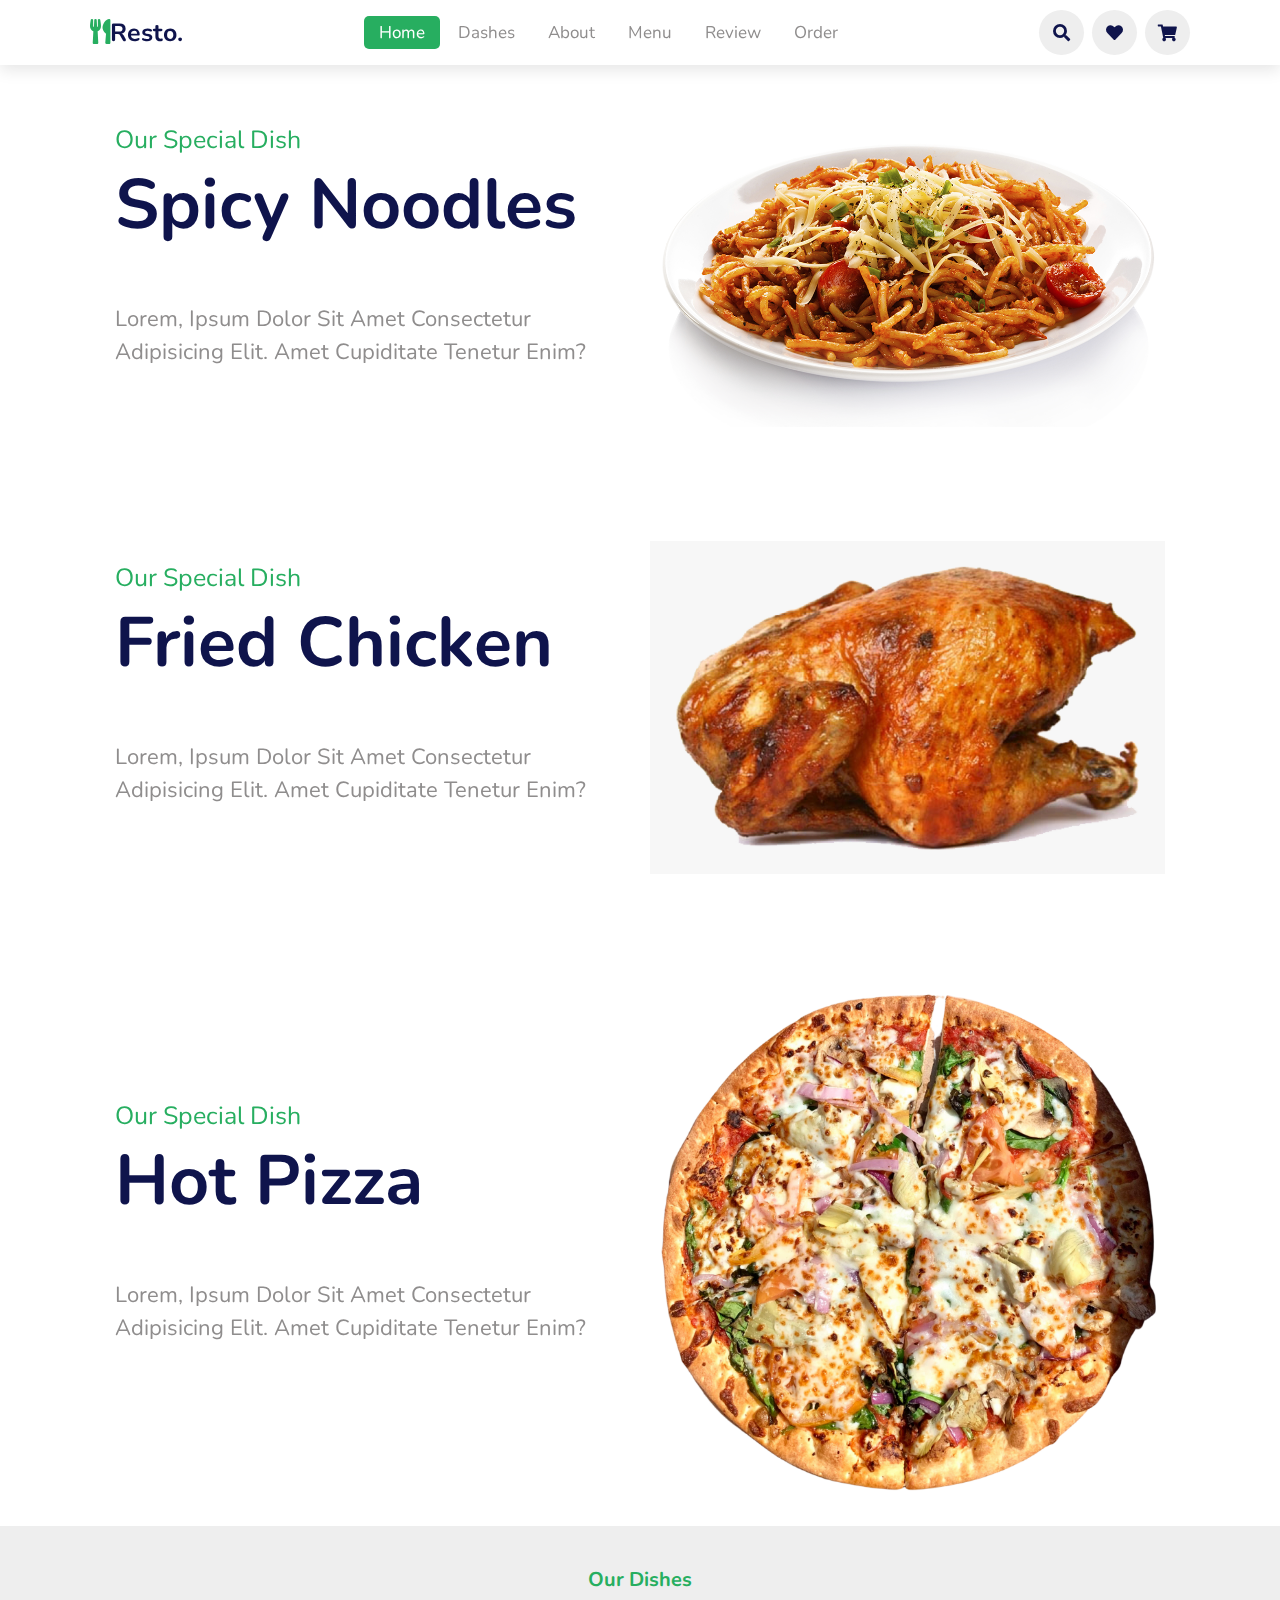
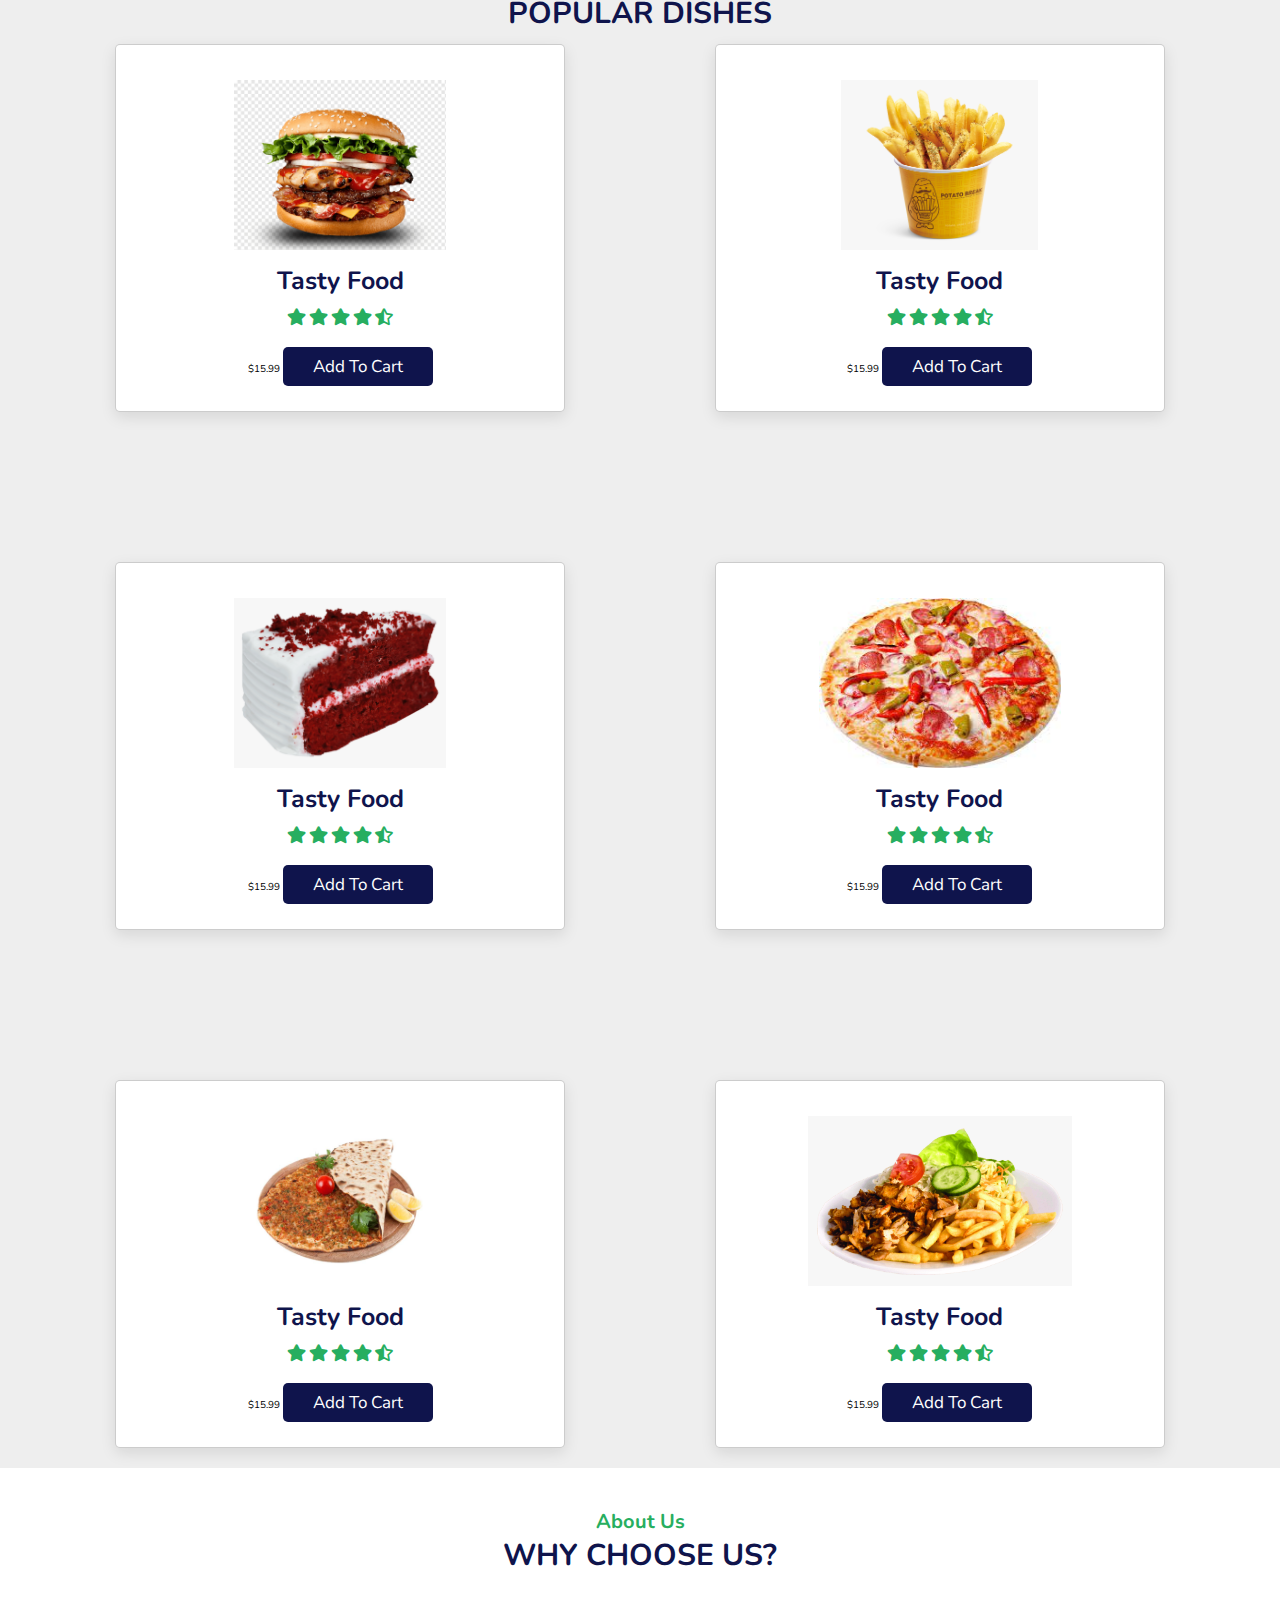
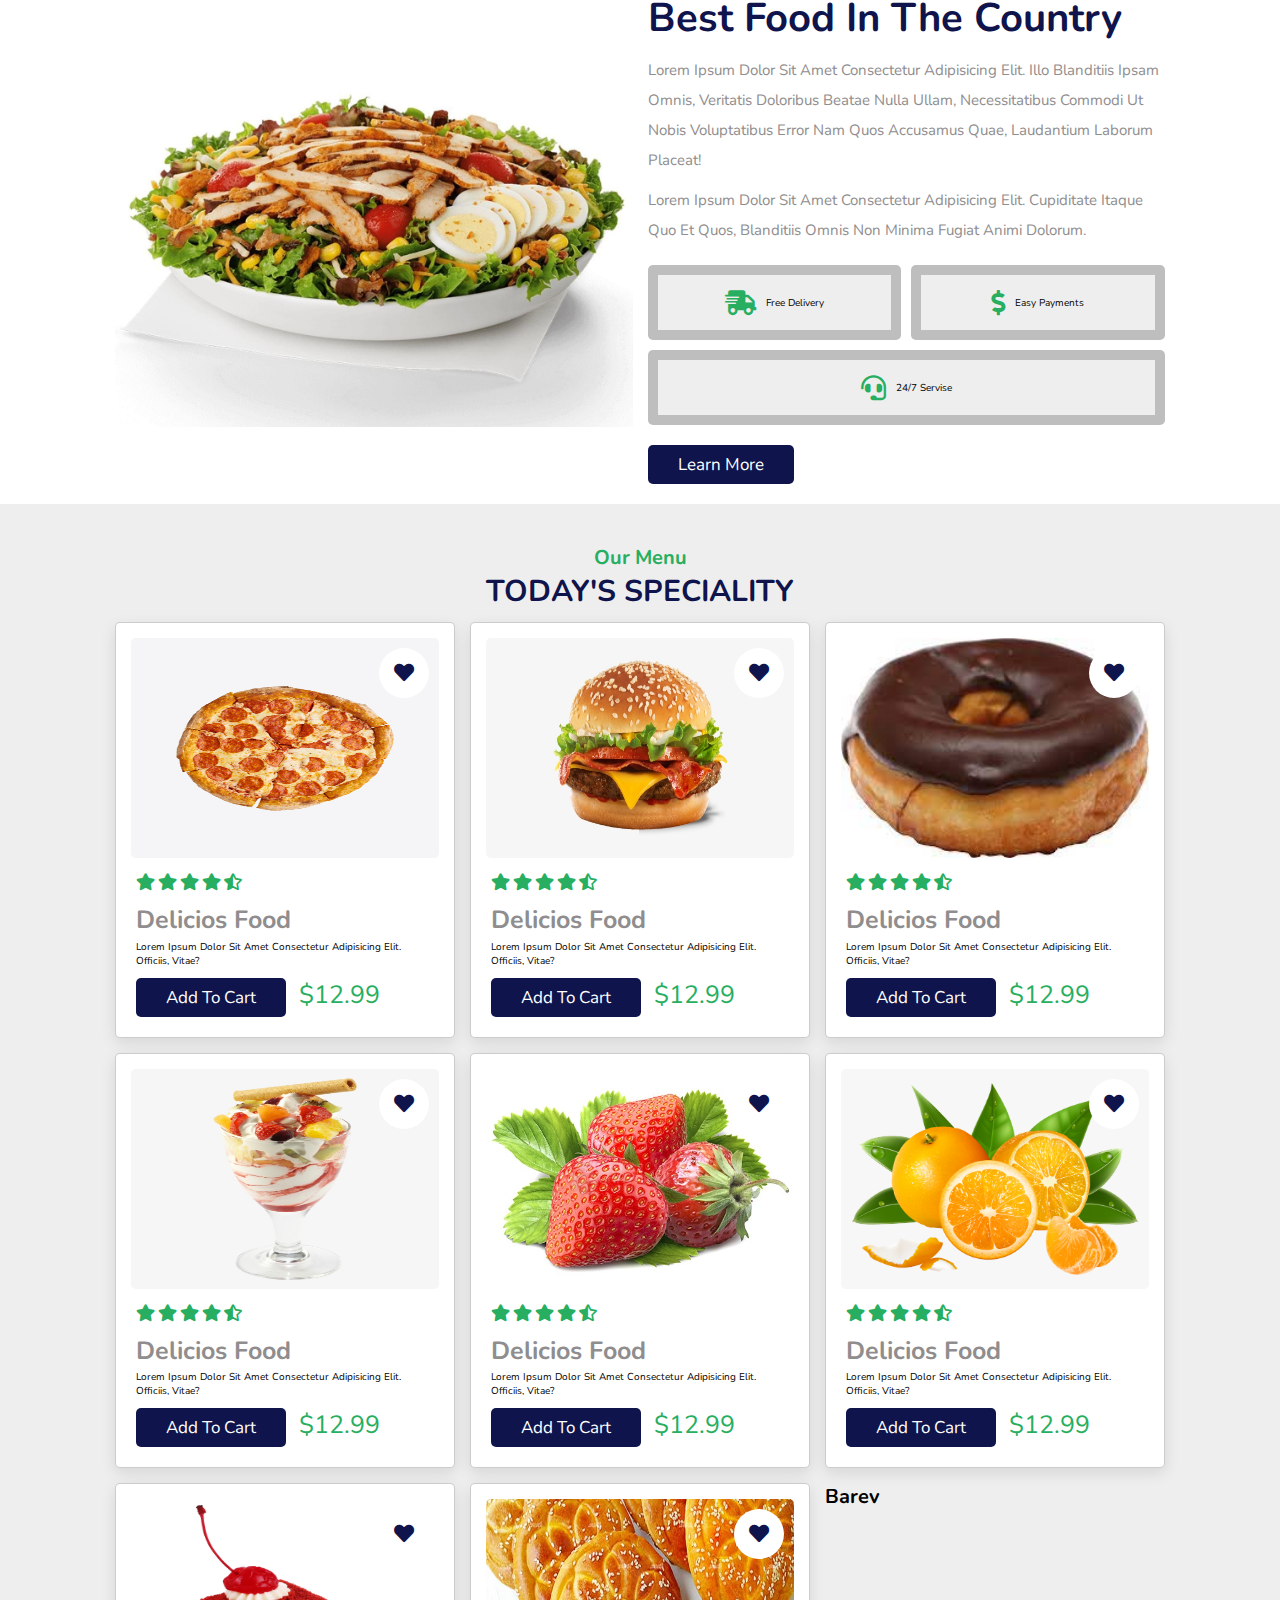
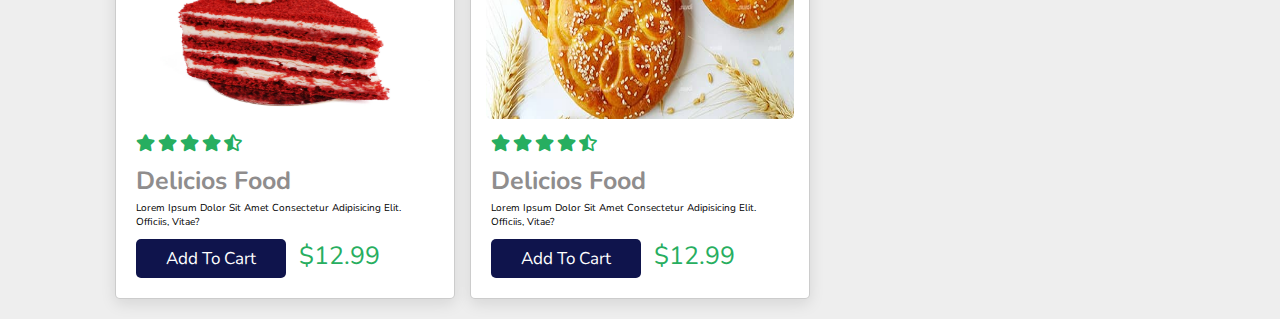
==== index.html @ de01cf23 "content" ====
<!DOCTYPE html>
<html lang="en">
<head>
    <meta charset="UTF-8">
    <meta http-equiv="X-UA-Compatible" content="IE=edge">
    <meta name="viewport" content="width=device-width, initial-scale=1.0">
    <title>Document</title>
    <link
    rel="stylesheet"
    href="https://cdn.jsdelivr.net/npm/swiper@9/swiper-bundle.min.css"
  />
      <link rel="stylesheet" href="css/style.css">
    <link rel="stylesheet" href="https://cdnjs.cloudflare.com/ajax/libs/font-awesome/5.15.3/css/all.min.css">

</head>
<body>
  <header>
    <a href="#" class="logo"><i class="fas fa-utensils"></i>resto.</a>
 

    <nav class="navbar">
        <a href="#home" class="active">home</a>
        <a href="#dishes">dashes</a>
        <a href="#about">about</a>
        <a href="#menu">menu</a>
        <a href="#review">review</a>
        <a href="#order">order</a>
    </nav>

    <div class="icons">
        <i class="fas fa-bars" id="menu-bars"></i>
        <i class="fas fa-search" id="search-icon"></i>
        <a href="#" class="fas fa-heart"></a>
        <a href="#" class="fas fa-shopping-cart"></a>
    
    </div>
  </header>

  <form action="" id="search-form">
   <input type="search" placeholder="search here..." name="" id="search-box">
   <label for="search-box" class="fas fa-search"></label>
   <i class="fas fa-times" id="close"></i>

  </form>


<section class="home" id="home">
  <div class="swiper mySwiper home-slider">
    <div class="swiper-wrapper  wrapper">
        
        <div class="swiper-slide  slide">
           <div class="content">
            <span>our special dish</span>
            <h3>spicy noodles</h3>
            <p>Lorem, ipsum dolor sit amet consectetur adipisicing elit. Amet cupiditate tenetur enim?</p>
            
           </div>
           <div class="image">
            <img src="images/pasta1.png" alt="">
           </div>

           <div class="swiper-slide slide">
            <div class="content">
             <span>our special dish</span>
             <h3>fried chicken</h3>
             <p>Lorem, ipsum dolor sit amet consectetur adipisicing elit. Amet cupiditate tenetur enim?</p>
             
            </div>
            <div class="image">
             <img src="images/checken1 (2).png" alt="">
            </div>

            <div class="swiper-slide slide">
                <div class="content">
                 <span>our special dish</span>
                 <h3>hot pizza</h3>
                 <p>Lorem, ipsum dolor sit amet consectetur adipisicing elit. Amet cupiditate tenetur enim?</p>
                 
                </div>
                <div class="image">
                 <img src="images/pizza1.png" alt="">
                </div>
        </div>

    </div>

    <div class="swiper-pagination"></div>
  </div>
</section>

<section class="dishes" id="dishes">

<h3 class="sub-heading">our dishes</h3>
<h1 class="heading">popular dishes </h1>

<div class="box-container">
  <div class="box">
    <a href="#" class="fas fa-heart"></a>
    <a href="#" class="fas fa-eye"></a>
    <img src="images/burger1.jpg" alt="">
    <h3>tasty food</h3>
    <div class="stars">
       <i class="fas fa-star"></i>
       <i class="fas fa-star"></i>
       <i class="fas fa-star"></i>
       <i class="fas fa-star"></i>
       <i class="fas fa-star-half-alt"></i>
    </div>
    <span>$15.99</span>
    <a href="#" class="btn">add to cart</a>
  </div>

  <div class="box">
    <a href="#" class="fas fa-heart"></a>
    <a href="#" class="fas fa-eye"></a>
    <img src="images/chesse1.png" alt="">
    <h3>tasty food</h3>
    <div class="stars">
       <i class="fas fa-star"></i>
       <i class="fas fa-star"></i>
       <i class="fas fa-star"></i>
       <i class="fas fa-star"></i>
       <i class="fas fa-star-half-alt"></i>
    </div>
    <span>$15.99</span>
    <a href="#" class="btn">add to cart</a>
  </div>

  <div class="box">
    <a href="#" class="fas fa-heart"></a>
    <a href="#" class="fas fa-eye"></a>
    <img src="images/cake2.png" alt="">
    <h3>tasty food</h3>
    <div class="stars">
       <i class="fas fa-star"></i>
       <i class="fas fa-star"></i>
       <i class="fas fa-star"></i>
       <i class="fas fa-star"></i>
       <i class="fas fa-star-half-alt"></i>
    </div>
    <span>$15.99</span>
    <a href="#" class="btn">add to cart</a>
  </div>
  <div class="box">
    <a href="#" class="fas fa-heart"></a>
    <a href="#" class="fas fa-eye"></a>
    <img src="images/pizaa2.jpg" alt="">
    <h3>tasty food</h3>
    <div class="stars">
       <i class="fas fa-star"></i>
       <i class="fas fa-star"></i>
       <i class="fas fa-star"></i>
       <i class="fas fa-star"></i>
       <i class="fas fa-star-half-alt"></i>
    </div>
    <span>$15.99</span>
    <a href="#" class="btn">add to cart</a>
  </div>
  <div class="box">
    <a href="#" class="fas fa-heart"></a>
    <a href="#" class="fas fa-eye"></a>
    <img src="images/lahmbajo1.jpg" alt="">
    <h3>tasty food</h3>
    <div class="stars">
       <i class="fas fa-star"></i>
       <i class="fas fa-star"></i>
       <i class="fas fa-star"></i>
       <i class="fas fa-star"></i>
       <i class="fas fa-star-half-alt"></i>
    </div>
    <span>$15.99</span>
    <a href="#" class="btn">add to cart</a>
  </div>
  <div class="box">
    <a href="#" class="fas fa-heart"></a>
    <a href="#" class="fas fa-eye"></a>
    <img src="images/giros1.png" alt="">
    <h3>tasty food</h3>
    <div class="stars">
       <i class="fas fa-star"></i>
       <i class="fas fa-star"></i>
       <i class="fas fa-star"></i>
       <i class="fas fa-star"></i>
       <i class="fas fa-star-half-alt"></i>
    </div>
    <span>$15.99</span>
    <a href="#" class="btn">add to cart</a>
  </div>
</div>
</section>

<section class="about" id="about">
  
<h3 class="sub-heading">about us</h3>
<h1 class="heading">why choose us? </h1>
 
<div class="row">
  <div class="image">
    <img src="./images/salad1.png" alt="">
  </div>

  <div class="content">
    <h3>Best food in the country</h3>
    <p>Lorem ipsum dolor sit amet consectetur adipisicing elit. Illo blanditiis ipsam omnis, veritatis doloribus beatae nulla ullam, necessitatibus commodi ut nobis voluptatibus error nam quos accusamus quae, laudantium laborum placeat!</p>
    <p>Lorem ipsum dolor sit amet consectetur adipisicing elit. Cupiditate itaque quo et quos, blanditiis omnis non minima fugiat animi dolorum.</p>
    <div class="icons-container">
      <div class="icons">
        <i class="fas fa-shipping-fast"></i>
        <span>free delivery</span>
      </div>
      <div class="icons">
        <i class="fas fa-dollar-sign"></i>
        <span>easy payments</span>
      </div>
      <div class="icons">
        <i class="fas fa-headset"></i>
        <span>24/7 servise</span>
      </div>
    </div>
    <a href="#" class="btn">learn more</a>
  </div>
</div>
 
</section>



<section class="menu" id="menu">
  <h3 class="sub-heading">our menu</h3>
  <h1 class="heading">today's speciality </h1>
  
  <div class="box-container">
    <div class="box">
      <div class="image">
        <img src="./images/pizza3.png" alt="">
        <a href="#"  class="fas fa-heart"></a>
      </div>
      <div class="content">
        <div class="stars">
          <i class="fas fa-star"></i>
          <i class="fas fa-star"></i>
          <i class="fas fa-star"></i>
          <i class="fas fa-star"></i>
          <i class="fas fa-star-half-alt"></i>
        </div>
        <h3>delicios food</h3>
        <p>Lorem ipsum dolor sit amet consectetur adipisicing elit. Officiis, vitae?</p>
        <a href="#" class="btn">add to cart</a>
        <span class="pice">$12.99</span>
      </div>
    </div>

    <div class="box">
      <div class="image">
        <img src="./images/burger2.png" alt="">
        <a href="#"  class="fas fa-heart"></a>
      </div>
      <div class="content">
        <div class="stars">
          <i class="fas fa-star"></i>
          <i class="fas fa-star"></i>
          <i class="fas fa-star"></i>
          <i class="fas fa-star"></i>
          <i class="fas fa-star-half-alt"></i>
        </div>
        <h3>delicios food</h3>
        <p>Lorem ipsum dolor sit amet consectetur adipisicing elit. Officiis, vitae?</p>
        <a href="#" class="btn">add to cart</a>
        <span class="pice">$12.99</span>
      </div>
    </div>

    <div class="box">
      <div class="image">
        <img src="./images/donut.jpg" alt="">
        <a href="#"  class="fas fa-heart"></a>
      </div>
      <div class="content">
        <div class="stars">
          <i class="fas fa-star"></i>
          <i class="fas fa-star"></i>
          <i class="fas fa-star"></i>
          <i class="fas fa-star"></i>
          <i class="fas fa-star-half-alt"></i>
        </div>
        <h3>delicios food</h3>
        <p>Lorem ipsum dolor sit amet consectetur adipisicing elit. Officiis, vitae?</p>
        <a href="#" class="btn">add to cart</a>
        <span class="pice">$12.99</span>
      </div>
    </div>

    <div class="box">
      <div class="image">
        <img src="./images/iceCream1.png" alt="">
        <a href="#"  class="fas fa-heart"></a>
      </div>
      <div class="content">
        <div class="stars">
          <i class="fas fa-star"></i>
          <i class="fas fa-star"></i>
          <i class="fas fa-star"></i>
          <i class="fas fa-star"></i>
          <i class="fas fa-star-half-alt"></i>
        </div>
        <h3>delicios food</h3>
        <p>Lorem ipsum dolor sit amet
           consectetur adipisicing elit. Officiis, vitae?</p>
        <a href="#" class="btn">add to cart</a>
        <span class="pice">$12.99</span>
      </div>
    </div>

    <div class="box">
      <div class="image">
        <img src="./images/elak.jpeg" alt="">
        <a href="#"  class="fas fa-heart"></a>
      </div>
      <div class="content">
        <div class="stars">
          <i class="fas fa-star"></i>
          <i class="fas fa-star"></i>
          <i class="fas fa-star"></i>
          <i class="fas fa-star"></i>
          <i class="fas fa-star-half-alt"></i>
        </div>
        <h3>delicios food</h3>
        <p>Lorem ipsum dolor sit amet consectetur
           adipisicing elit. Officiis, vitae?</p>
        <a href="#" class="btn">add to cart</a>
        <span class="pice">$12.99</span>
      </div>
    </div>

    <div class="box">
      <div class="image">
        <img src="./images/apersin.png" alt="">
        <a href="#"  class="fas fa-heart"></a>
      </div>
      <div class="content">
        <div class="stars">
          <i class="fas fa-star"></i>
          <i class="fas fa-star"></i>
          <i class="fas fa-star"></i>
          <i class="fas fa-star"></i>
          <i class="fas fa-star-half-alt"></i>
        </div>
        <h3>delicios food</h3>
        <p>Lorem ipsum dolor sit
           amet consectetur adipisicing elit.
            Officiis, vitae?</p>
        <a href="#" class="btn">add to cart</a>
        <span class="pice">$12.99</span>
      </div>
    </div>


    <div class="box">
      <div class="image">
        <img src="./images/tort.jpg" alt="">
        <a href="#"  class="fas fa-heart"></a>
      </div>
      <div class="content">
        <div class="stars">
          <i class="fas fa-star"></i>
          <i class="fas fa-star"></i>
          <i class="fas fa-star"></i>
          <i class="fas fa-star"></i>
          <i class="fas fa-star-half-alt"></i>
        </div>
        <h3>delicios food</h3>
        <p>Lorem ipsum dolor sit amet consectetur adipisicing elit. Officiis, vitae?</p>
        <a href="#" class="btn">add to cart</a>
        <span class="pice">$12.99</span>
      </div>
    </div>


    <div class="box">
      <div class="image">
        <img src="./images/gata.jpg" alt="">
        <a href="#"  class="fas fa-heart"></a>
      </div>
      <div class="content">
        <div class="stars">
          <i class="fas fa-star"></i>
          <i class="fas fa-star"></i>
          <i class="fas fa-star"></i>
          <i class="fas fa-star"></i>
          <i class="fas fa-star-half-alt"></i>
        </div>
        <h3>delicios food</h3>
        <p>Lorem ipsum dolor sit amet consectetur adipisicing elit. Officiis, vitae?</p>
        <a href="#" class="btn">add to cart</a>
        <span class="pice">$12.99</span>
      </div>
    </div>


  <h1>barev</h1>
    
  </div>
  
  
</section>











<script src="https://cdn.jsdelivr.net/npm/swiper@9/swiper-bundle.min.js"></script>
<script src="js/script.js></script>
</body>
</html>
---- css/style.css ----
@import url('https://fonts.googleapis.com/css2?family=Lilita+One&family=Nunito:wght@200;300;400;600;700&display=swap');


:root{
    --green:#27ae60;
    --black:rgb(15, 20, 76,1);
    --light-color:rgb(143, 141, 141);
    --box-shadow:0 .5rem 1.5rem rgba(0,0,0,.1)
}

*{
    font-family: 'Nunito', sans-serif;
    margin: 0;
    padding: 0;
    box-sizing: border-box;
    text-decoration: none;
    outline: none;
    border: none;
    text-transform: capitalize;
    transition: all .2s linear;
}

html{
    font-size: 62.5%;
    overflow-x: hidden;
    scroll-padding-top: 5.5rem;
    scroll-behavior: smooth;

}


section{
    padding: 2rem 9%;

}


section:nth-child(even){
   background: #eee;

}



header{
    position: fixed;
    top: 0;
    left: 0;
    right: 0;
    background: #fff;
    padding: 1rem 7%;
    display: flex;
    align-items: center;
    justify-content: space-between;
    z-index: 1000;
    box-shadow: var(--box-shadow);
}
.sub-heading{
    text-align: center;
    color: var(--green);
    font-size: 2rem;
    padding-top: 2rem;
}

.heading{
    text-align: center;
    color: var(--black);
    font-size: 3rem;
    padding-bottom: 1rem;
    text-transform: uppercase;
}



header .logo{
    color: var(--black);
    font-size: 2.5rem;
    font-weight: bolder;
}

header .logo i{
    color: var(--green);
}

header .navbar a{
   font-size: 1.7rem;
   border-radius: .5rem;
   padding: .5rem 1.5rem;
   color: var(--light-color);

}
header .navbar a.active,
header .navbar a:hover{
   color: #fff;
   background: var(--green);
}

header .icons i,
header .icons a{
    cursor: pointer;
    margin-left: .5rem;
    height: 4.5rem;
    line-height: 4.5rem;
    width: 4.5rem;
    text-align: center;
    font-size: 1.7rem;
    color: var(--black);
    border-radius: 50%;
    background: #eee;
}


header .icons i:hover,
header .icons a:hover{
    color: #fff;
    background:var(--green);
    transform: rotate(360deg);
}


header .icons #menu-bars{
    display: none;
}

#search-form{
    position: fixed;
    top: -110%;
    left: 0;
    height: 100%;
    width: 100%;
    z-index: 1004;
    background: rgba(0,0,0,.8);
    display: flex;
    align-items: center;
    justify-content: center;
    padding: 0 1rem;
}


#search-form.active{
    top: 0;
}

#search-form #search-box{
    width: 50rem;
    border-bottom: .1rem solid #fff;
    padding: 1rem 0;
    color: #fff;
    font-size: 3rem;
    text-transform: none;
    background: none;
}

#search-form #search-box::placeholder{
    color: #eee;
}

#search-form #search-box::-webkit-search-cancel-button{
    -webkit-uppearance:none;
}


#search-form label{
    color: #fff;
    cursor: pointer;
    font-size: 3rem;
}

#search-form label:hover{
    color: var(--green);
}

.btn{
    margin-top: 1rem;
    display: inline-block;
    font-size: 1.7rem;
    color: #fff;
    background: var(--black);
    border-radius:.5rem;
    cursor: pointer;
    padding: .8rem 3rem;
}

.btn:hover{
    background: var(--green);
    letter-spacing: .1rem;
}



#search-form #close{
    position:  absolute;
    color: #fff;
    cursor: pointer;
    top: 2rem;
    right: 3rem;
    font-size: 5rem;
}

.home .home-slider .slide{
    display: flex;
    align-items: center;
    flex-wrap: wrap;
    gap: 2rem;
    padding-top: 9rem;
}

.home .home-slider .slide .content{
    flex: 1 1 45rem;
}

.home .home-slider .slide .image{
    flex: 1 1 45rem;
}

.home .home-slider .slide .image img{
    width: 100%;
}



.home .home-slider .slide .content span{
    color: var(--green);
    font-size: 2.5rem;
}


.home .home-slider .slide .content h3{
    color: var(--black);
    font-size: 7rem;
}

.home .home-slider .slide .content p{
    color: var(--light-color);
    font-size: 2.2rem;
    padding: 5rem 0;
    line-height: 1.5;
}


.dishes .box-container{
    display: grid;
    grid-template-columns: repeat(auto-fit,minmax(28rem,1fr));
    gap: 15rem;
}


.dishes .box-container .box{
    padding: 2.5rem;
    background-color: #fff;
    border-radius: .5rem;
    border:.1rem solid rgba(0,0,0,.2);
    box-shadow: var(--box-shadow);
    position: relative;
    overflow: hidden;
    text-align: center;
}

.dishes .box-container .box .fa-heart,
.dishes .box-container .box .fa-eye{
    position: absolute;
    top: 1.5rem;
    background: #eee;
    border-radius: 50%;
    height: 5rem;
    width: 5rem;
    line-height: 5rem;
    font-size: 2rem;
    color: var(--black);

}
.dishes .box-container .box .fa-heart{
    right:-15rem;
}

.dishes .box-container .box .fa-eye{
    left:-15rem;
}


.dishes .box-container .box:hover .fa-heart{
    right:1.5rem;
}

.dishes .box-container .box:hover .fa-eye{
    left:1.5rem;
}

.dishes .box-container .box .fa-heart:hover,
.dishes .box-container .box .fa-eye:hover{
    background: var(--green);
    color: #fff;
}








.dishes .box-container .box img{
    height: 17rem;
    margin: 1rem 0;
}

.dishes .box-container .box h3{
    color: var(--black);
    font-size: 2.5rem;
}

.dishes .box-container .box h3{
     color: var(--black);
     font-size: 2.5rem;
}

.dishes .box-container .box .stars{
    padding: 1rem 0;
}

.dishes .box-container .box .stars i{
    font-size: 1.7rem;
    color: var(--green);
}


.about .row{
    display: flex;
    flex-wrap: wrap;
    gap:1.5rem;
    align-items: center;
}


.about .row .image {
    flex:1 1 45rem; 
}

.about .row .image img{
    width:100% 
}


.about .row .content{
    flex:1 1 45rem;
}


.about .row .content h3{
    color: var(--black);
    font-size: 4rem;
    padding: .5rem 0;
}

.about .row .content p{
    color: var(--light-color);
    font-size: 1.5rem;
    padding: .5rem 0;
    line-height: 2;
}

.about .row .content .icons-container{
    display: flex;
    gap: 1rem;
    flex-wrap: wrap;
    padding: 1rem 0;
    margin-top: .5rem;
}

.about .row .content .icons-container .icons{
    background: #eee;
    border-radius: .5rem;
    border: 1rem solid  rgba(0,0,0,.2);
    display: flex;
    align-items: center;
    justify-content: center;
    gap: 1rem;
    flex:1 1 17rem;
    padding: 1.5rem 1rem;
}


.about .row .content .icons-container .icons i{
       font-size: 2.5rem;
       color: var(--green);   
}


.about .row .content .icons-container .icons p{
    font-size: 1.5rem;
    color: var(--black);   
}

.menu .box-container{
    display: grid;
    grid-template-columns: repeat(auto-fit,minmax(28rem,1fr));
    gap: 1.5rem;
}

.menu .box-container .box{
    background: #fff;
    border:.1rem solid rgba(0,0,0,.2);
    border-radius: .5rem;
    box-shadow: var(--box-shadow);
}

.menu .box-container .box .image{
    height: 25rem;
    width: 100%;
    padding: 1.5rem;
    overflow: hidden;
    position: relative;
} 

.menu .box-container .box .image img{
    height: 100%;
    width: 100%;
    border-radius: .5rem;
}


.menu .box-container .box .image .fa-heart{
    position: absolute;
    top:2.5rem;
    right: 2.5rem;
    height: 5rem;
    width: 5rem;
    line-height: 5rem;
    text-align: center;
    font-size: 2rem;
    background: #fff;
    border-radius:50%;
    color: var(--black);
}

.menu .box-container .box .image .fa-heart:hover{
    background-color: var(--green);
    color: #fff;
}

.menu .box-container .box .content{
    padding: 2rem;
    padding-top: 0;
}

.menu .box-container .box .content .stars{
    padding-bottom: 1rem;
}

.menu .box-container .box .content .stars i{
    font-size: 1.7rem;
    color: var(--green);
}

.menu .box-container .box .content h3{
     color: var(--black);
     font-size: 2.5rem;
}

.menu .box-container .box .content h3{
    color: var(--light-color);
    line-height: 1.5;
}

.menu .box-container .box .content .pice{
    color: var(--green);
    margin-left: 1rem;
    font-size: 2.5rem;
}













@media (max-width:960px){
    html{
        font-size: 55%;
    }

    header{
        padding: 1rem 2rem;
    }

    section{
        padding:2rem;
    }
}


@media (max-width:750px){
    header .icons #menu-bars{
        display: inline-block;
    }
    
    header .navbar{
       position: absolute;
       top: 100%;
       left: 0;
       right: 0;
       background: #fff;
       border-top: 1rem solid #fff;
       border-bottom: 1rem solid #fff;
       padding: 1rem;
       clip-path: polygon(0 0,100% 0, 100% 0, 0 0);
    }

    header .navbar.active{
        clip-path: polygon(0 0,100% 0,100% 100%,0% 100%);
    }
    
    header .navbar a{
        display: block;
        padding: 1.5rem;
        margin: 1rem 0;
        font-size: 2rem;
        background: #eee;
    }

    #search-form #search-box{
        width: 90%;
        margin: 0 1rem;
    }

    .home .home-slider .slide .content h3{
        font-size: 5rem;
    }
    
}











@media (max-width:960px){
    html{
        font-size: 50%;
    }

    .dishes .box-container .box img{
        height: auto;
        width: 100%;
    }

    .btn{
        font-size: .9rem;
    }
    
}


@media (max-width:616px){

}
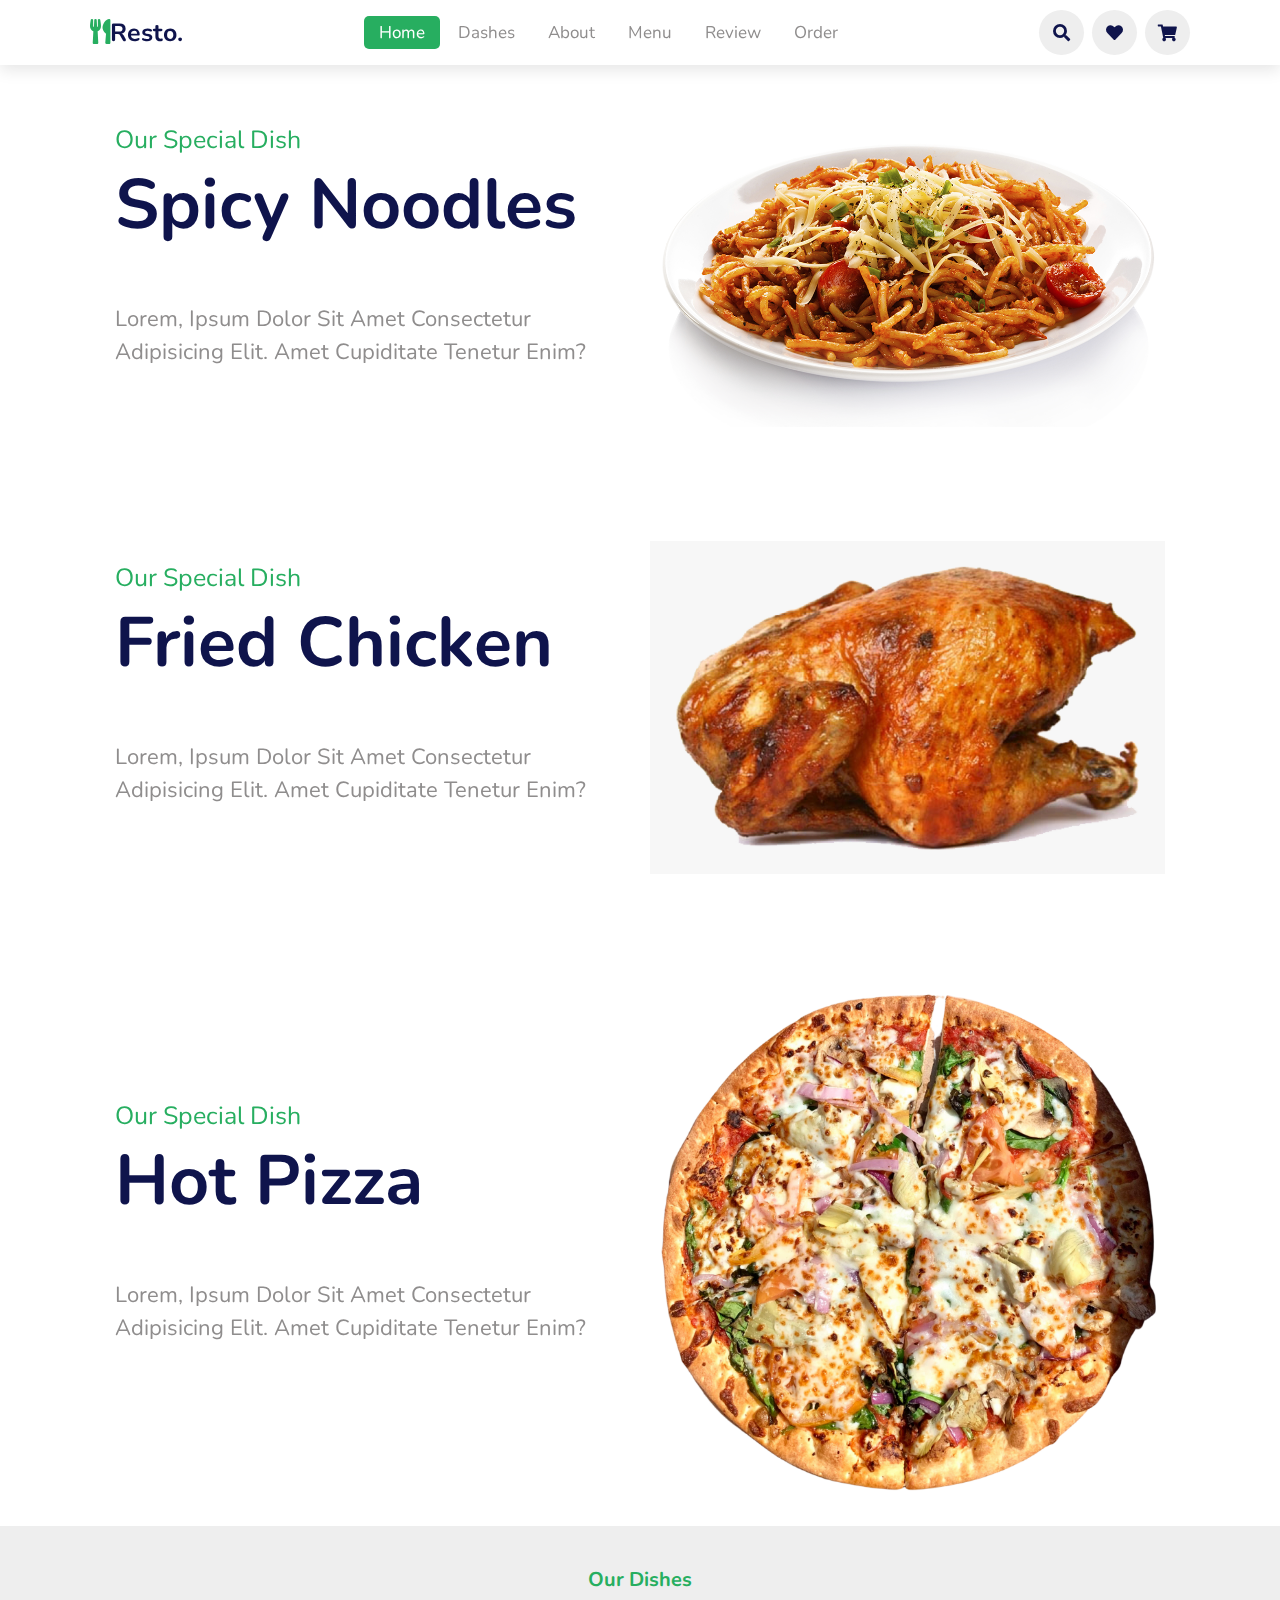
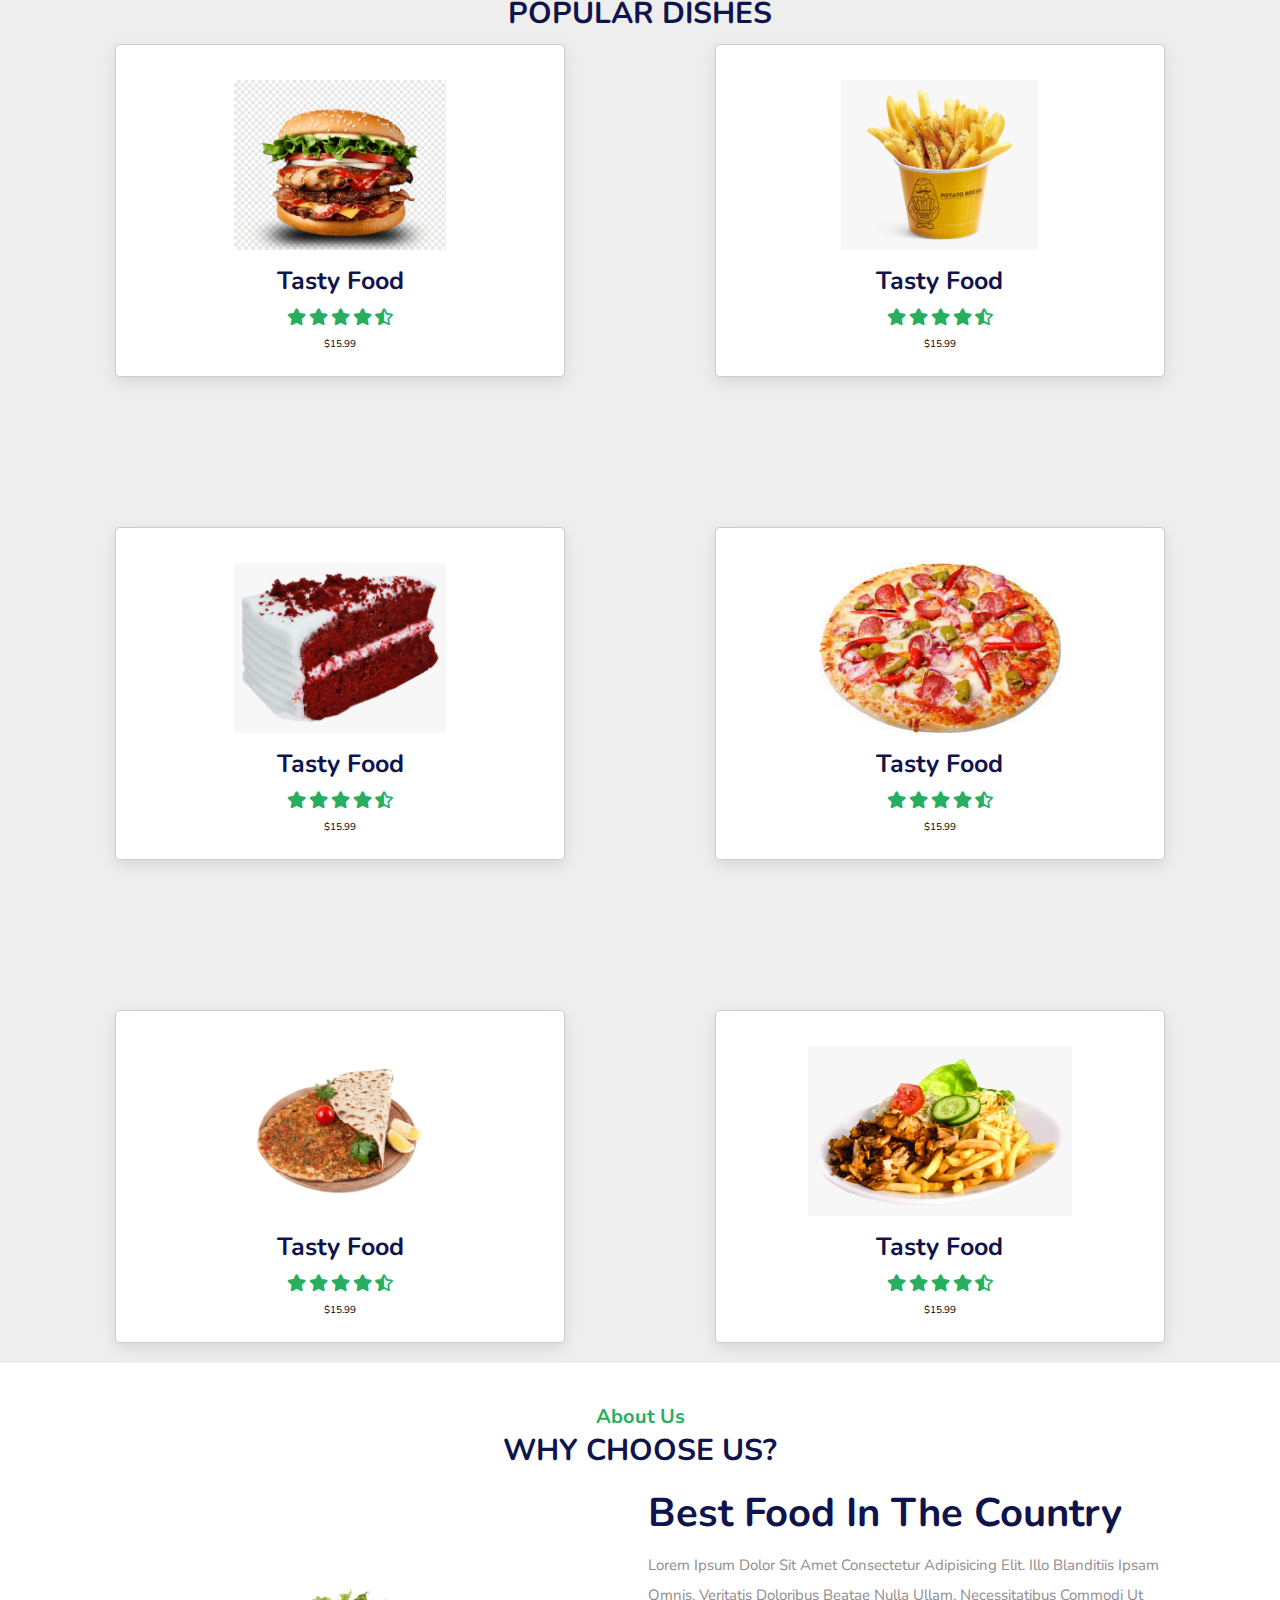
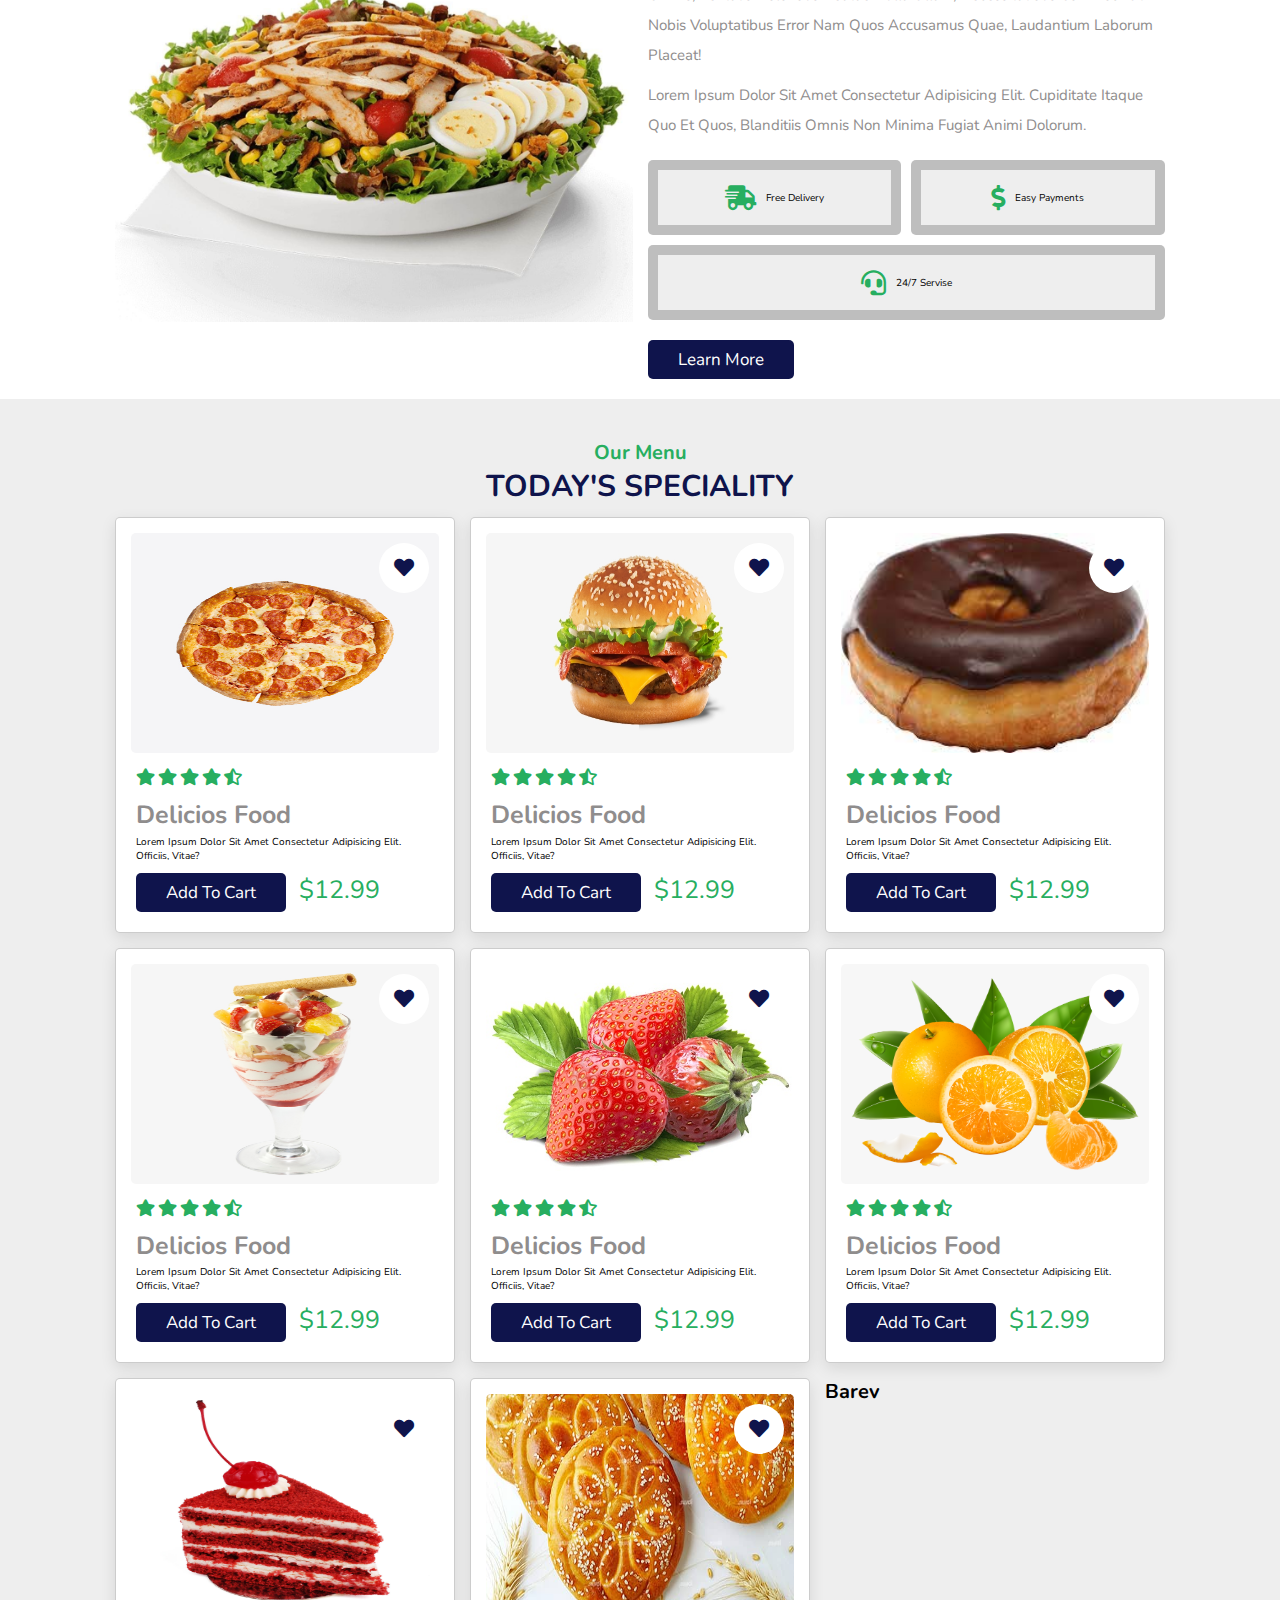
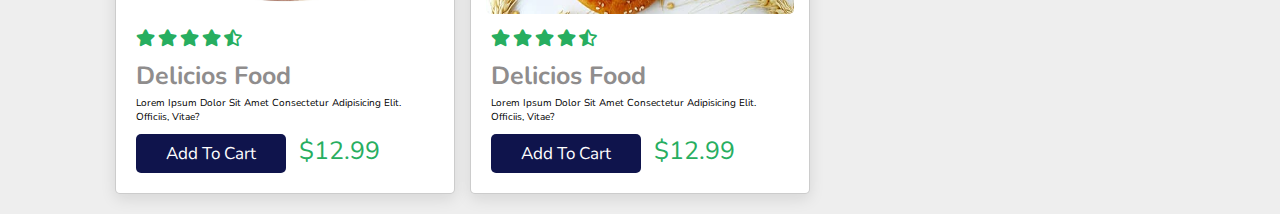
==== commit dd5c97f2: "content" ====
--- a/index.html
+++ b/index.html
@@ -107,7 +107,6 @@
        <i class="fas fa-star-half-alt"></i>
     </div>
     <span>$15.99</span>
-    <a href="#" class="btn">add to cart</a>
   </div>
 
   <div class="box">
@@ -123,7 +122,6 @@
        <i class="fas fa-star-half-alt"></i>
     </div>
     <span>$15.99</span>
-    <a href="#" class="btn">add to cart</a>
   </div>
 
   <div class="box">
@@ -139,8 +137,7 @@
        <i class="fas fa-star-half-alt"></i>
     </div>
     <span>$15.99</span>
-    <a href="#" class="btn">add to cart</a>
-  </div>
+    </div>
   <div class="box">
     <a href="#" class="fas fa-heart"></a>
     <a href="#" class="fas fa-eye"></a>
@@ -154,7 +151,6 @@
        <i class="fas fa-star-half-alt"></i>
     </div>
     <span>$15.99</span>
-    <a href="#" class="btn">add to cart</a>
   </div>
   <div class="box">
     <a href="#" class="fas fa-heart"></a>
@@ -169,7 +165,6 @@
        <i class="fas fa-star-half-alt"></i>
     </div>
     <span>$15.99</span>
-    <a href="#" class="btn">add to cart</a>
   </div>
   <div class="box">
     <a href="#" class="fas fa-heart"></a>
@@ -184,7 +179,6 @@
        <i class="fas fa-star-half-alt"></i>
     </div>
     <span>$15.99</span>
-    <a href="#" class="btn">add to cart</a>
   </div>
 </div>
 </section>
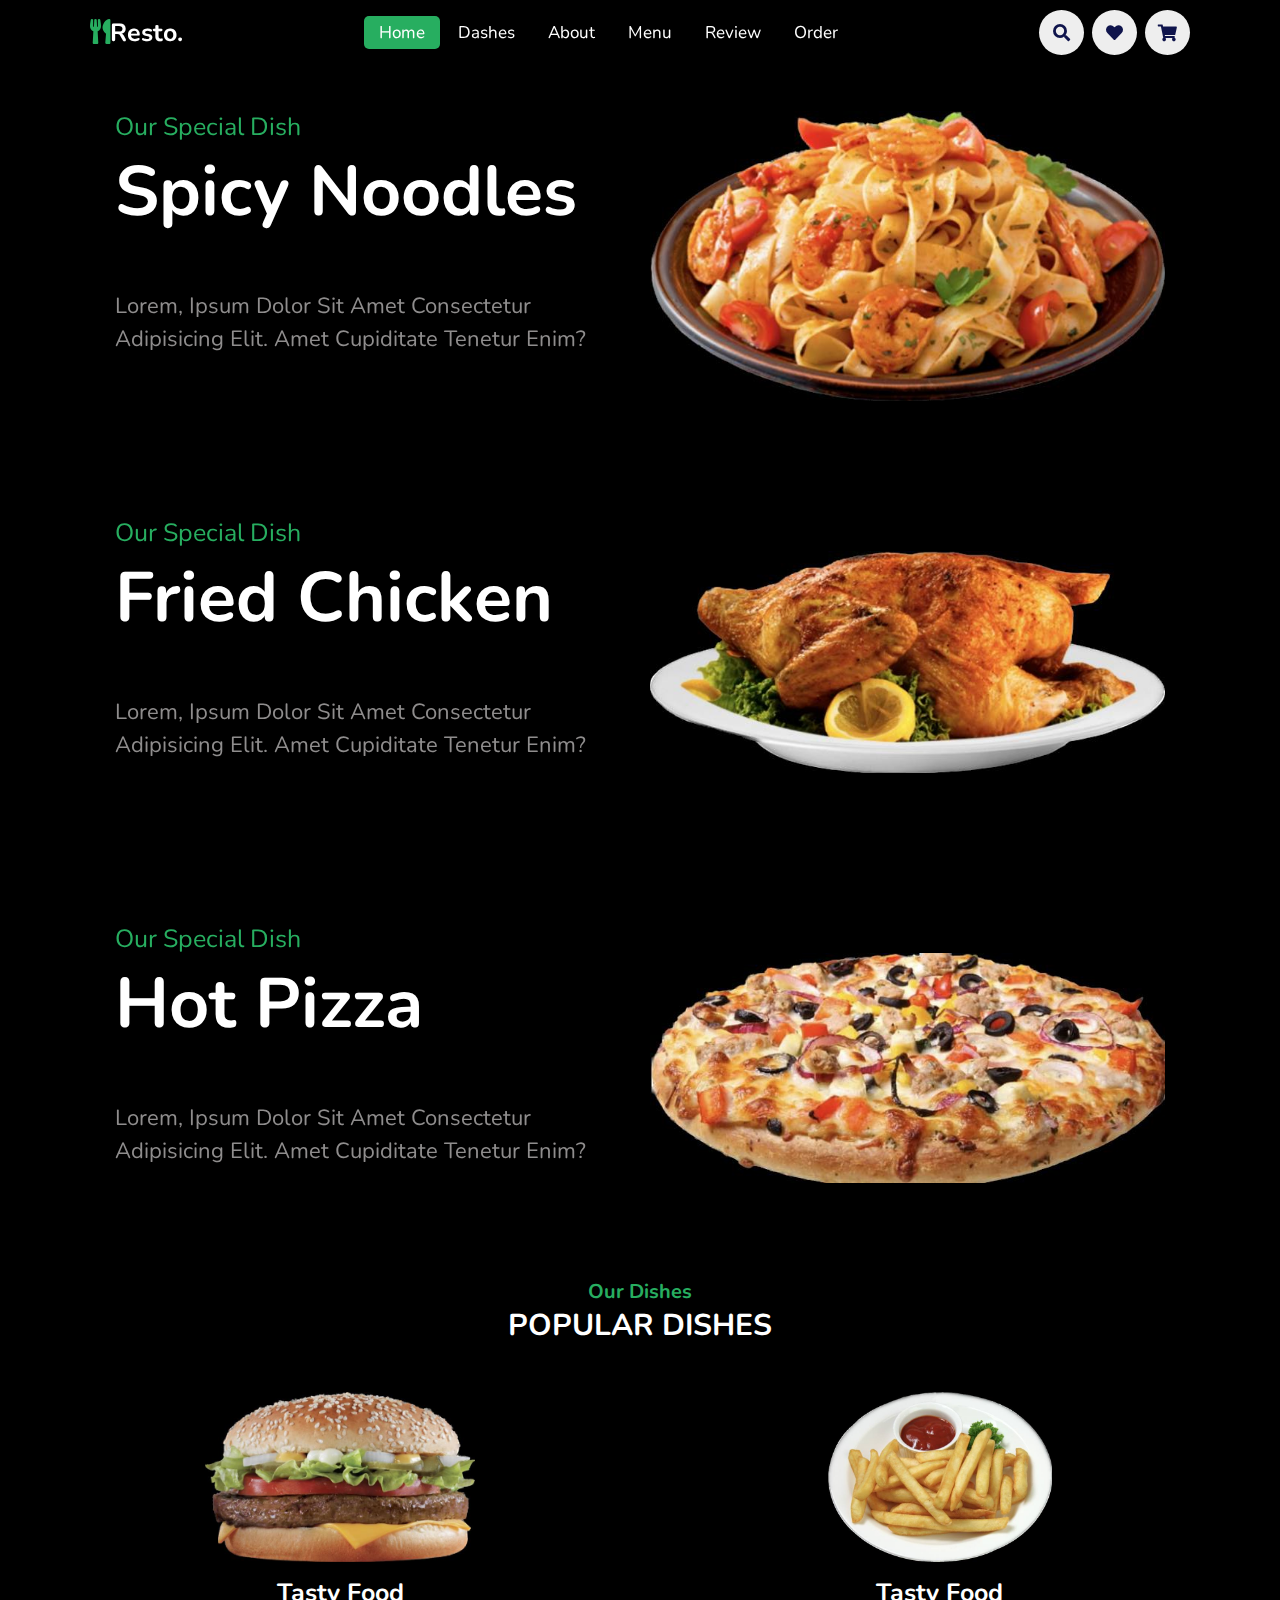
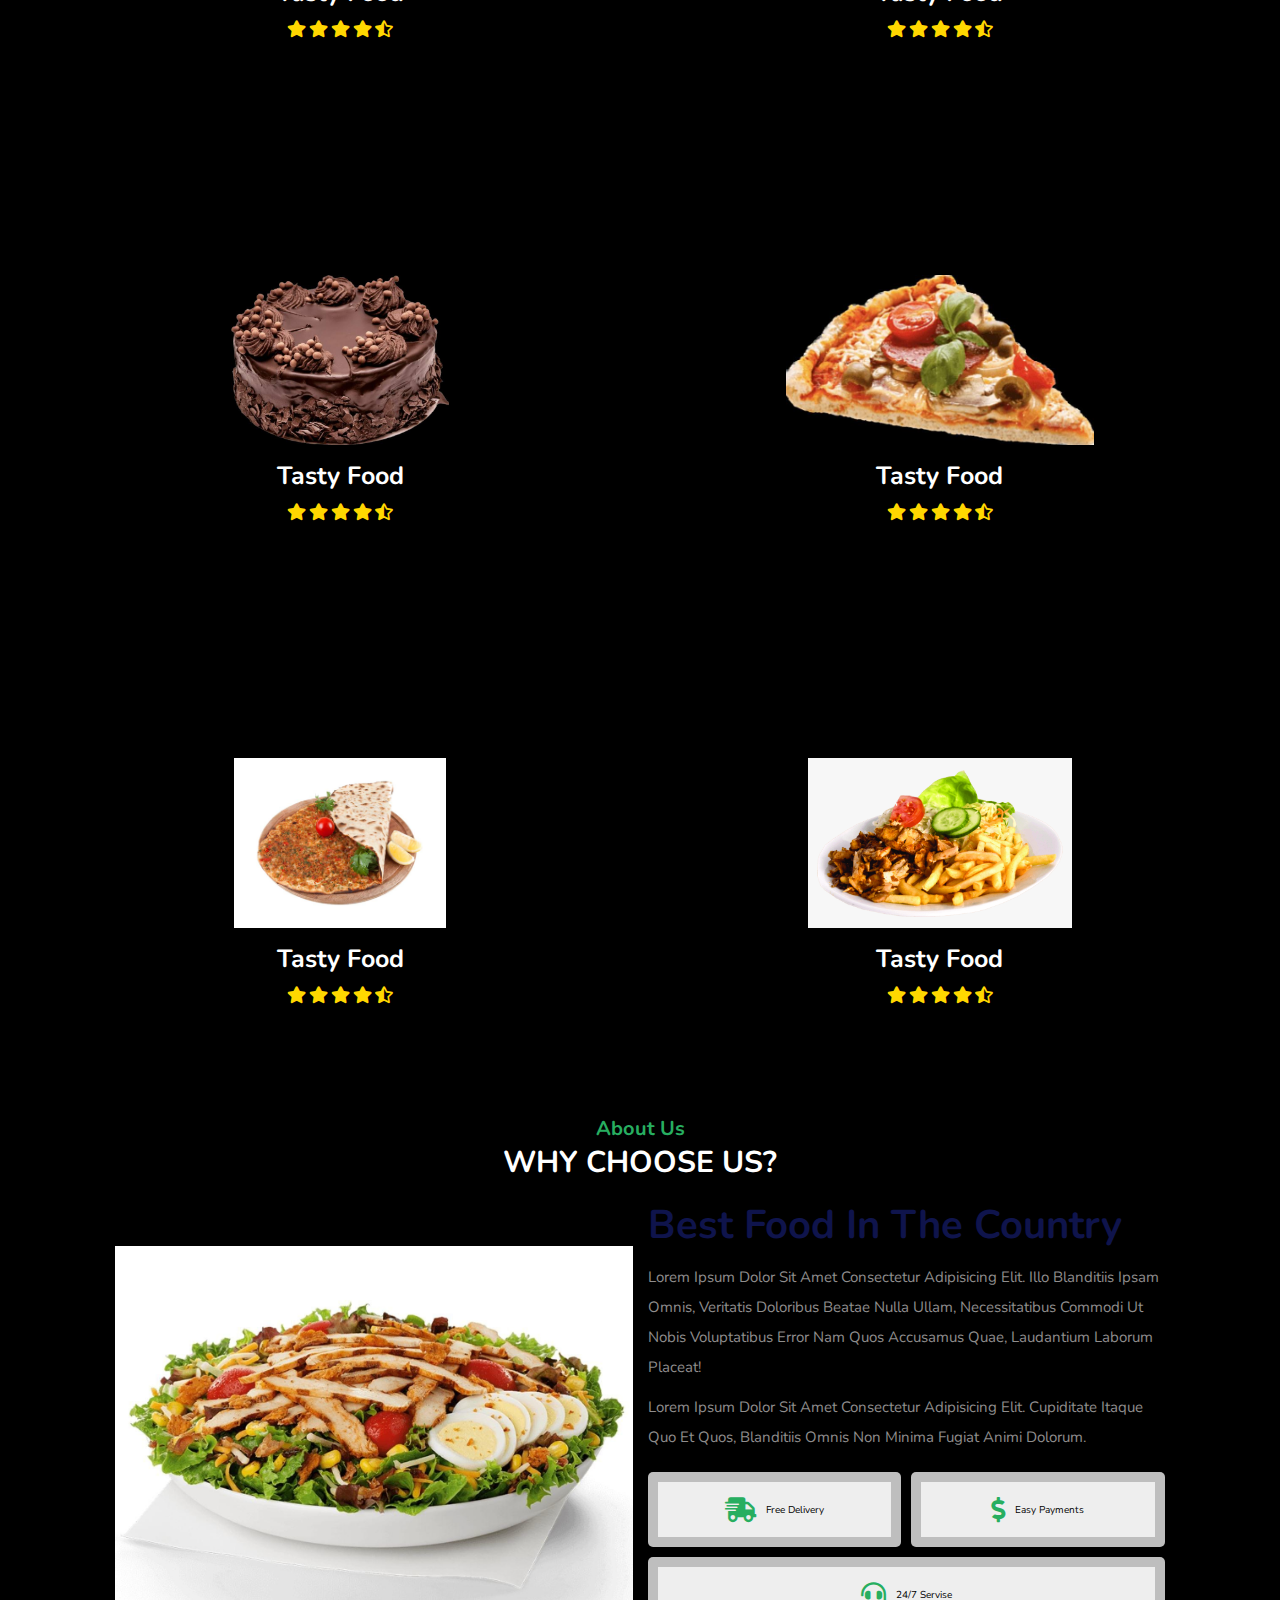
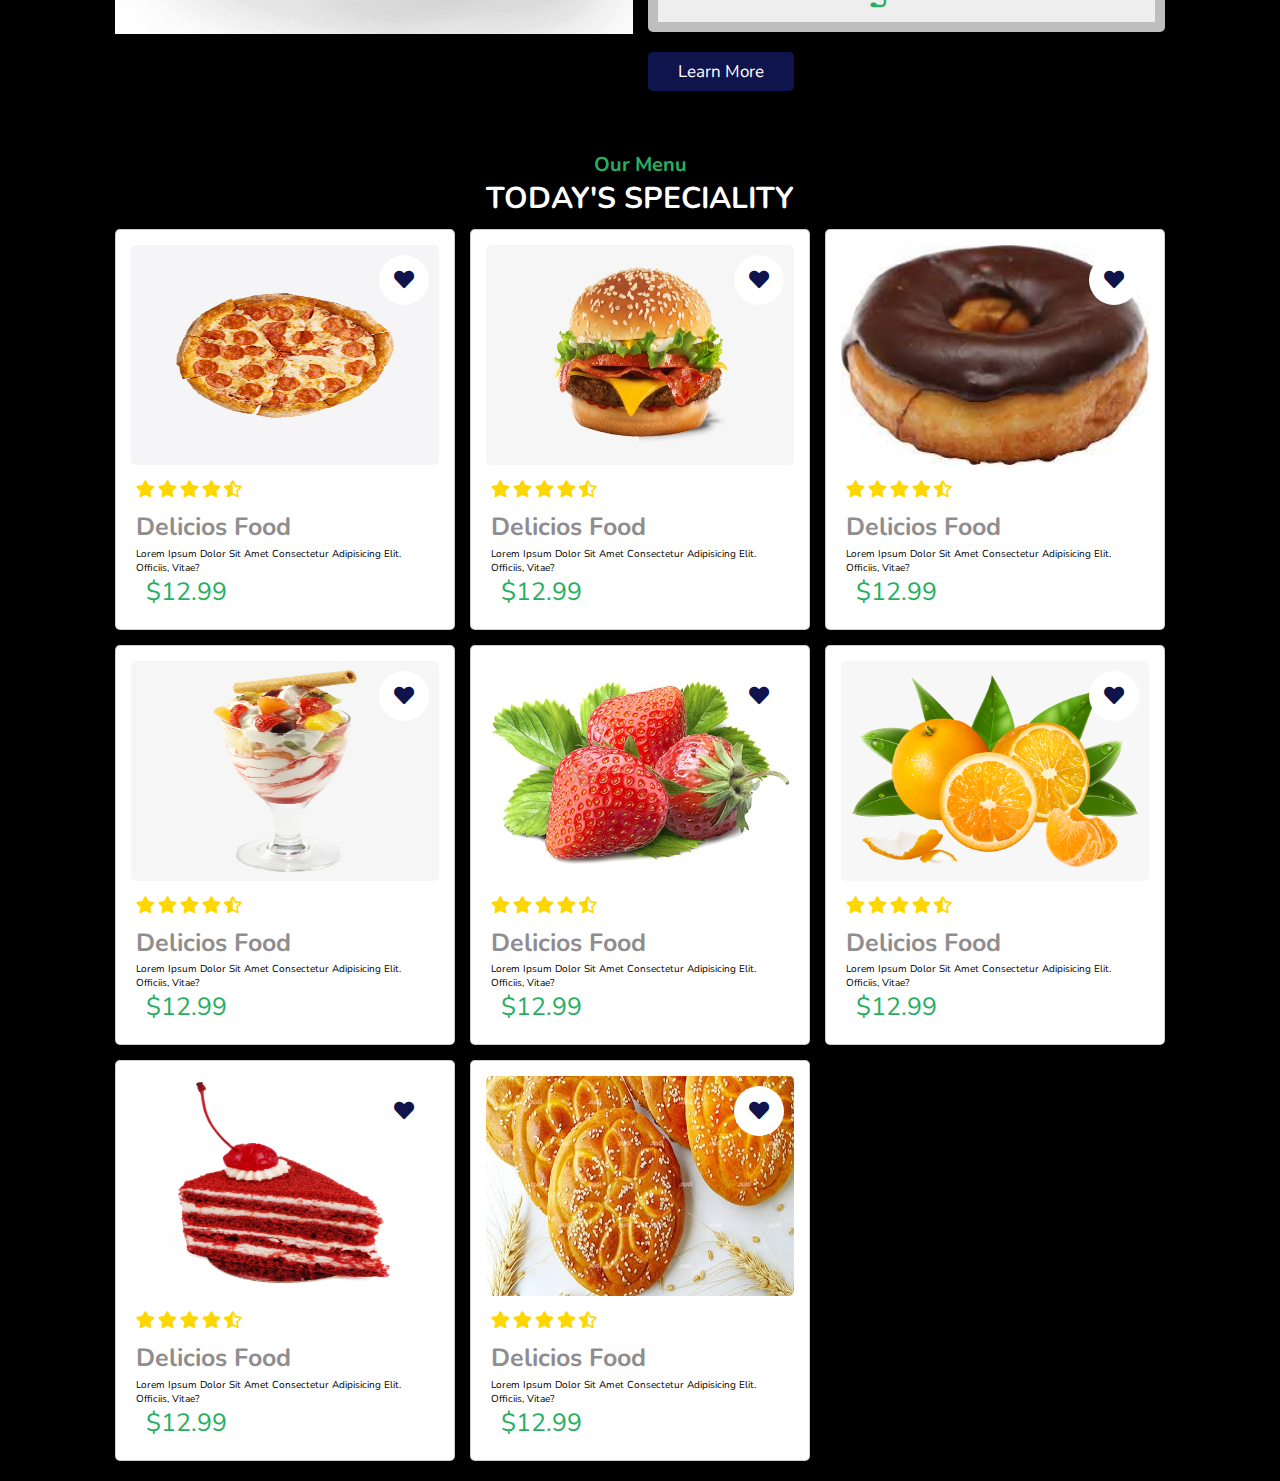
==== commit 8c889b9b: "content" ====
--- a/index.html
+++ b/index.html
@@ -34,16 +34,15 @@
         <a href="#" class="fas fa-shopping-cart"></a>
     
     </div>
+   
   </header>
 
   <form action="" id="search-form">
    <input type="search" placeholder="search here..." name="" id="search-box">
    <label for="search-box" class="fas fa-search"></label>
    <i class="fas fa-times" id="close"></i>
-
   </form>
-
-
+ 
 <section class="home" id="home">
   <div class="swiper mySwiper home-slider">
     <div class="swiper-wrapper  wrapper">
@@ -127,7 +126,7 @@
   <div class="box">
     <a href="#" class="fas fa-heart"></a>
     <a href="#" class="fas fa-eye"></a>
-    <img src="images/cake2.png" alt="">
+    <img src="images/cake2 (2).png" alt="">
     <h3>tasty food</h3>
     <div class="stars">
        <i class="fas fa-star"></i>
@@ -239,7 +238,6 @@
         </div>
         <h3>delicios food</h3>
         <p>Lorem ipsum dolor sit amet consectetur adipisicing elit. Officiis, vitae?</p>
-        <a href="#" class="btn">add to cart</a>
         <span class="pice">$12.99</span>
       </div>
     </div>
@@ -259,7 +257,6 @@
         </div>
         <h3>delicios food</h3>
         <p>Lorem ipsum dolor sit amet consectetur adipisicing elit. Officiis, vitae?</p>
-        <a href="#" class="btn">add to cart</a>
         <span class="pice">$12.99</span>
       </div>
     </div>
@@ -279,7 +276,6 @@
         </div>
         <h3>delicios food</h3>
         <p>Lorem ipsum dolor sit amet consectetur adipisicing elit. Officiis, vitae?</p>
-        <a href="#" class="btn">add to cart</a>
         <span class="pice">$12.99</span>
       </div>
     </div>
@@ -300,7 +296,6 @@
         <h3>delicios food</h3>
         <p>Lorem ipsum dolor sit amet
            consectetur adipisicing elit. Officiis, vitae?</p>
-        <a href="#" class="btn">add to cart</a>
         <span class="pice">$12.99</span>
       </div>
     </div>
@@ -321,7 +316,6 @@
         <h3>delicios food</h3>
         <p>Lorem ipsum dolor sit amet consectetur
            adipisicing elit. Officiis, vitae?</p>
-        <a href="#" class="btn">add to cart</a>
         <span class="pice">$12.99</span>
       </div>
     </div>
@@ -343,7 +337,6 @@
         <p>Lorem ipsum dolor sit
            amet consectetur adipisicing elit.
             Officiis, vitae?</p>
-        <a href="#" class="btn">add to cart</a>
         <span class="pice">$12.99</span>
       </div>
     </div>
@@ -364,7 +357,6 @@
         </div>
         <h3>delicios food</h3>
         <p>Lorem ipsum dolor sit amet consectetur adipisicing elit. Officiis, vitae?</p>
-        <a href="#" class="btn">add to cart</a>
         <span class="pice">$12.99</span>
       </div>
     </div>
@@ -385,13 +377,11 @@
         </div>
         <h3>delicios food</h3>
         <p>Lorem ipsum dolor sit amet consectetur adipisicing elit. Officiis, vitae?</p>
-        <a href="#" class="btn">add to cart</a>
-        <span class="pice">$12.99</span>
-      </div>
-    </div>
-
-
-  <h1>barev</h1>
+        <span class="pice">$12.99</span>
+      </div>
+    </div>
+
+
     
   </div>
   
--- a/css/style.css
+++ b/css/style.css
@@ -1,5 +1,8 @@
 @import url('https://fonts.googleapis.com/css2?family=Lilita+One&family=Nunito:wght@200;300;400;600;700&display=swap');
 
+body{
+    background-color:black;
+}
 
 :root{
     --green:#27ae60;
@@ -35,8 +38,10 @@
 }
 
 
+
+
 section:nth-child(even){
-   background: #eee;
+   background: black;
 
 }
 
@@ -73,7 +78,7 @@
 
 
 header .logo{
-    color: var(--black);
+    color: #fff;
     font-size: 2.5rem;
     font-weight: bolder;
 }
@@ -81,12 +86,22 @@
 header .logo i{
     color: var(--green);
 }
+
+header {
+    background-color: black;;
+}
+
+.div-head{
+    height: 10px;
+    background: #fff;
+}
+
 
 header .navbar a{
    font-size: 1.7rem;
    border-radius: .5rem;
    padding: .5rem 1.5rem;
-   color: var(--light-color);
+   color: #fff;
 
 }
 header .navbar a.active,
@@ -197,6 +212,7 @@
     font-size: 5rem;
 }
 
+
 .home .home-slider .slide{
     display: flex;
     align-items: center;
@@ -226,7 +242,7 @@
 
 
 .home .home-slider .slide .content h3{
-    color: var(--black);
+    color: #fff;
     font-size: 7rem;
 }
 
@@ -247,7 +263,7 @@
 
 .dishes .box-container .box{
     padding: 2.5rem;
-    background-color: #fff;
+    background-color: black;
     border-radius: .5rem;
     border:.1rem solid rgba(0,0,0,.2);
     box-shadow: var(--box-shadow);
@@ -292,6 +308,10 @@
     color: #fff;
 }
 
+.heading{
+    color: #fff;
+}
+
 
 
 
@@ -305,12 +325,12 @@
 }
 
 .dishes .box-container .box h3{
-    color: var(--black);
+    color: #fff;
     font-size: 2.5rem;
 }
 
 .dishes .box-container .box h3{
-     color: var(--black);
+     color: #fff;
      font-size: 2.5rem;
 }
 
@@ -320,7 +340,7 @@
 
 .dishes .box-container .box .stars i{
     font-size: 1.7rem;
-    color: var(--green);
+    color: #ffd700;
 }
 
 
@@ -449,7 +469,7 @@
 
 .menu .box-container .box .content .stars i{
     font-size: 1.7rem;
-    color: var(--green);
+    color: #ffd700;
 }
 
 .menu .box-container .box .content h3{
@@ -561,7 +581,3 @@
     
 }
 
-
-@media (max-width:616px){
-
-}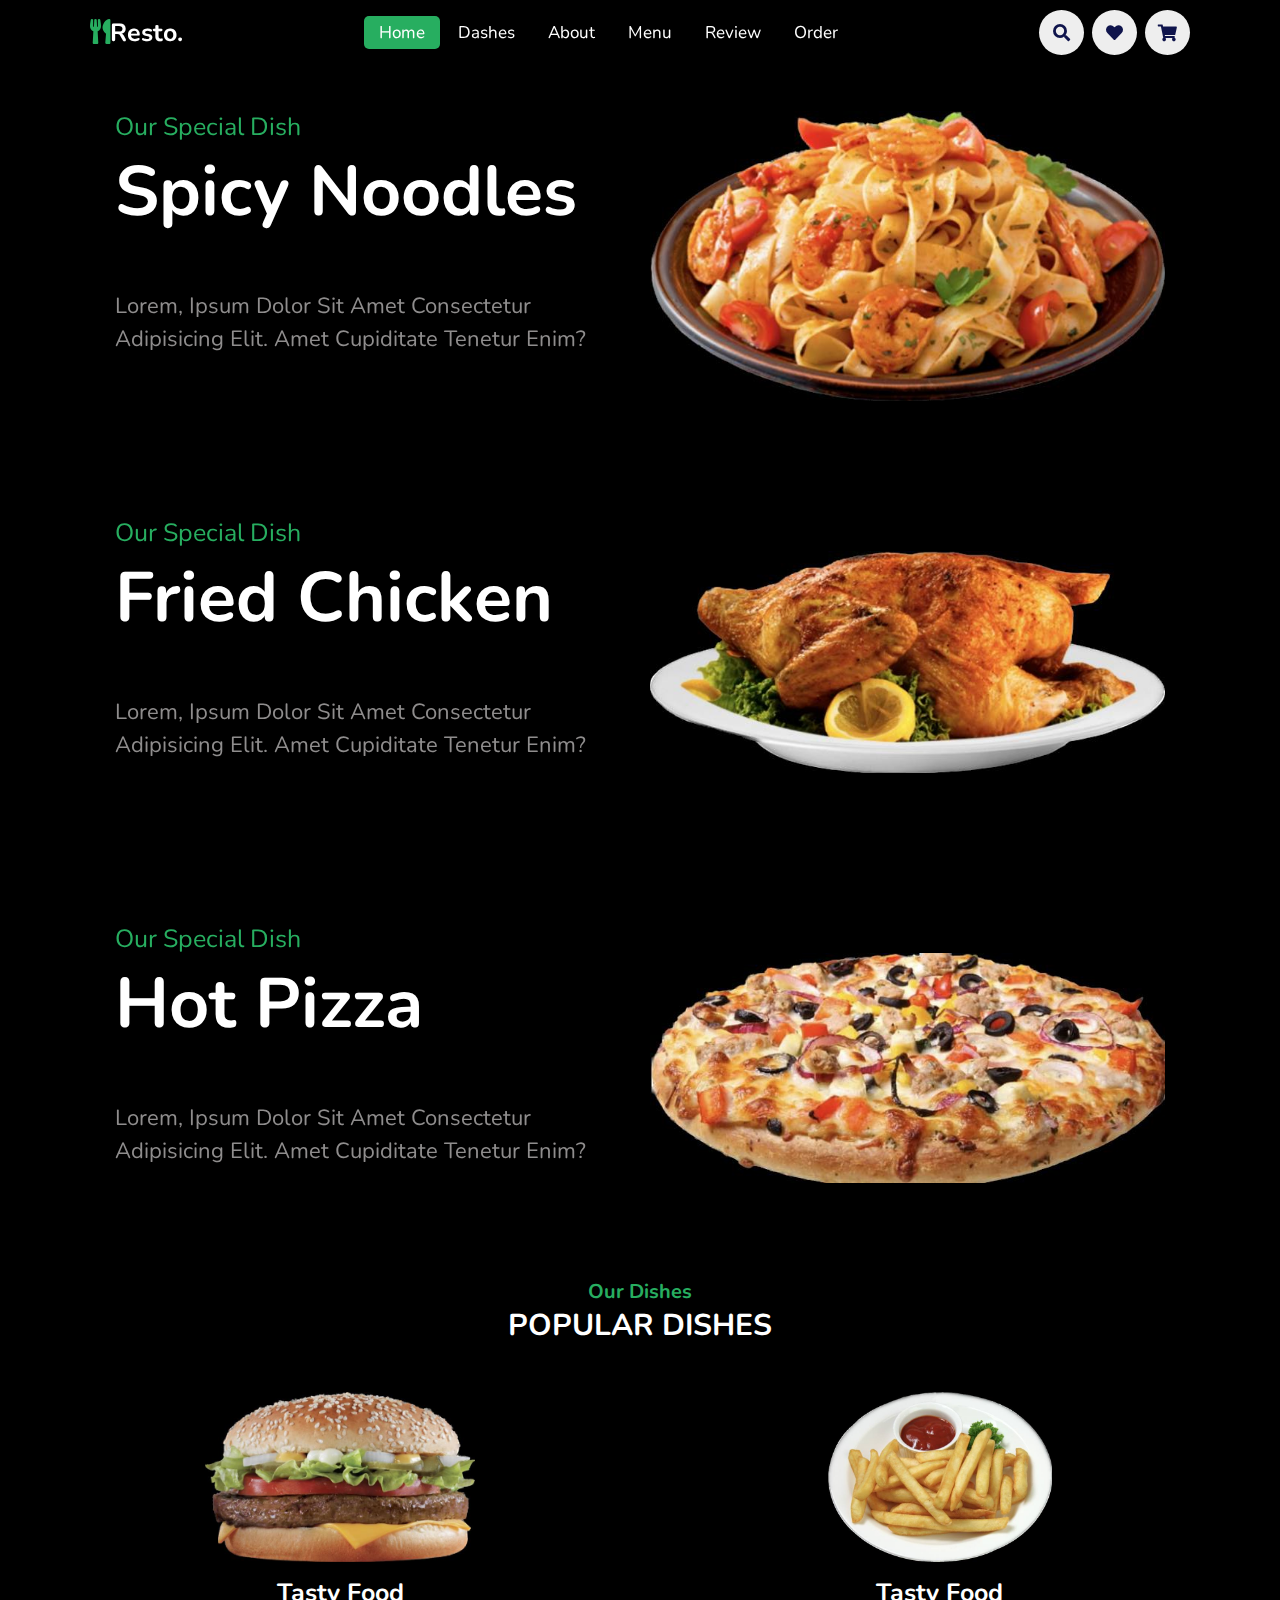
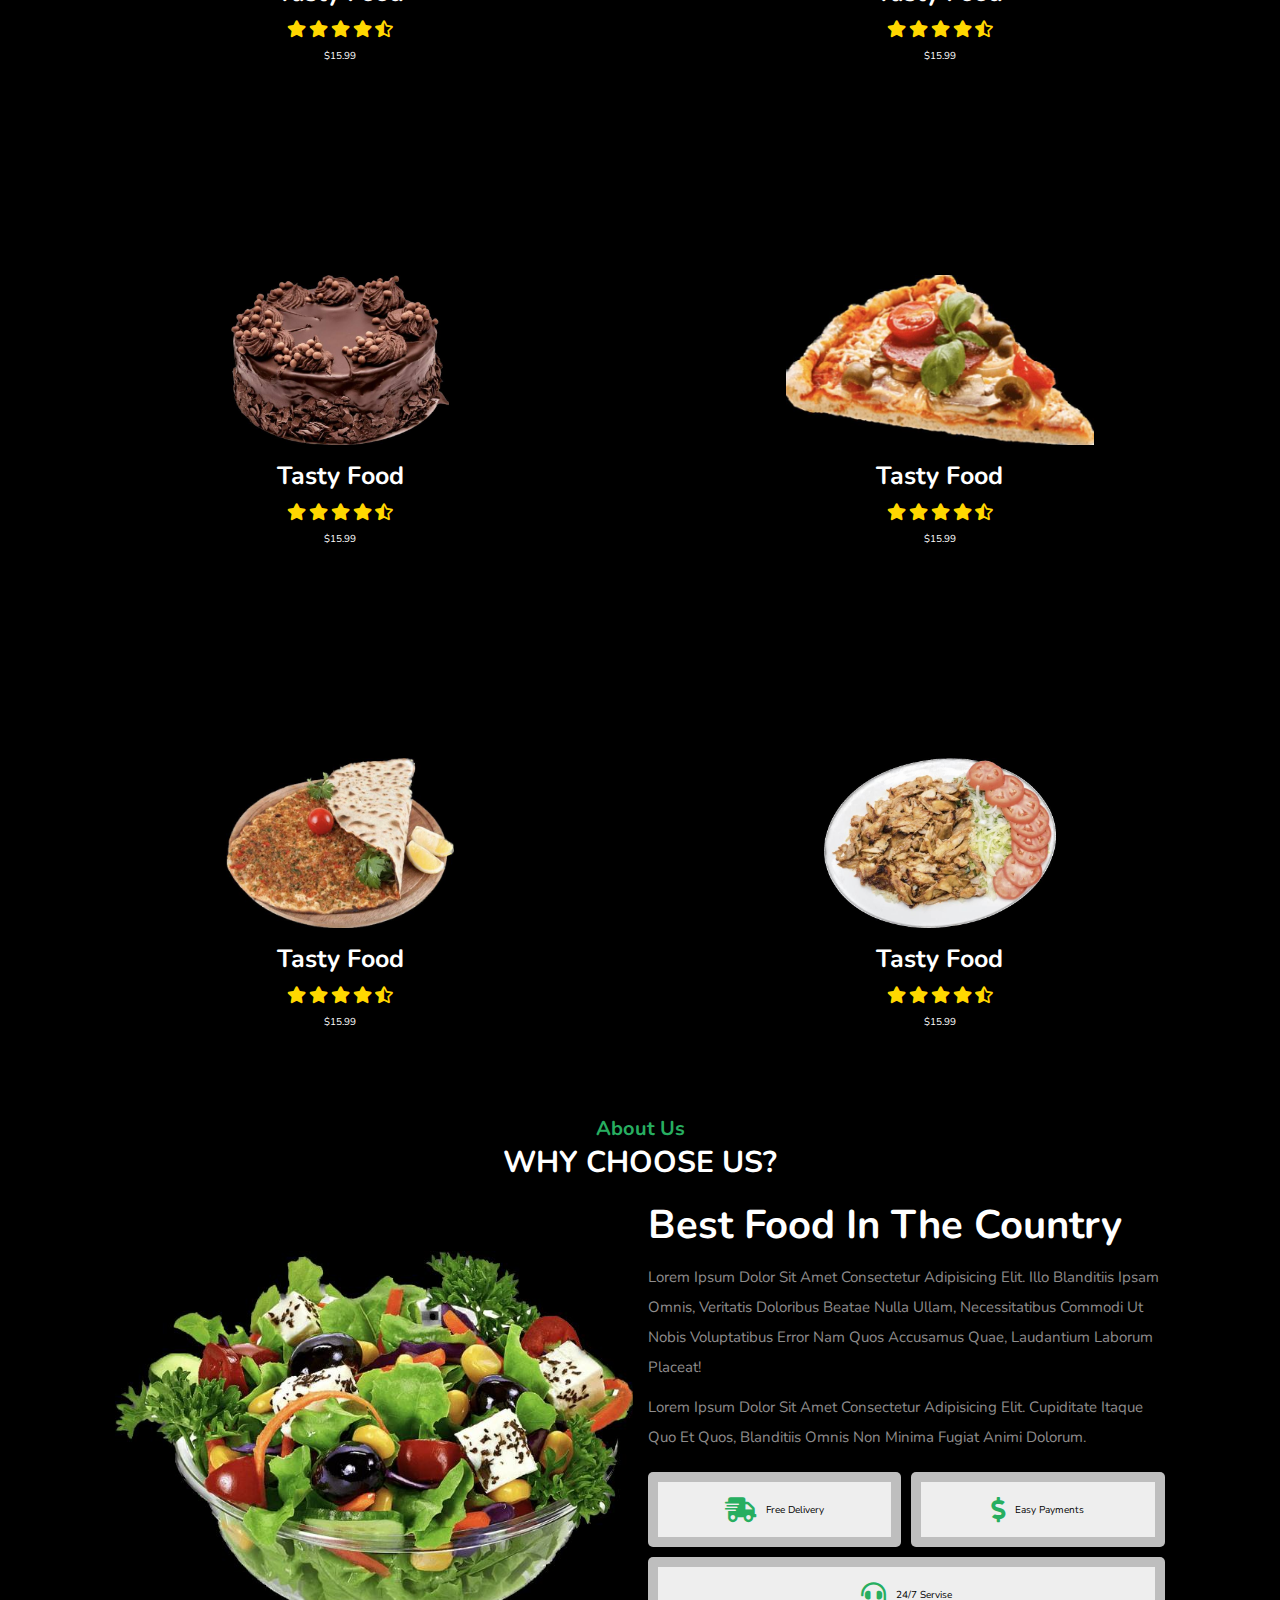
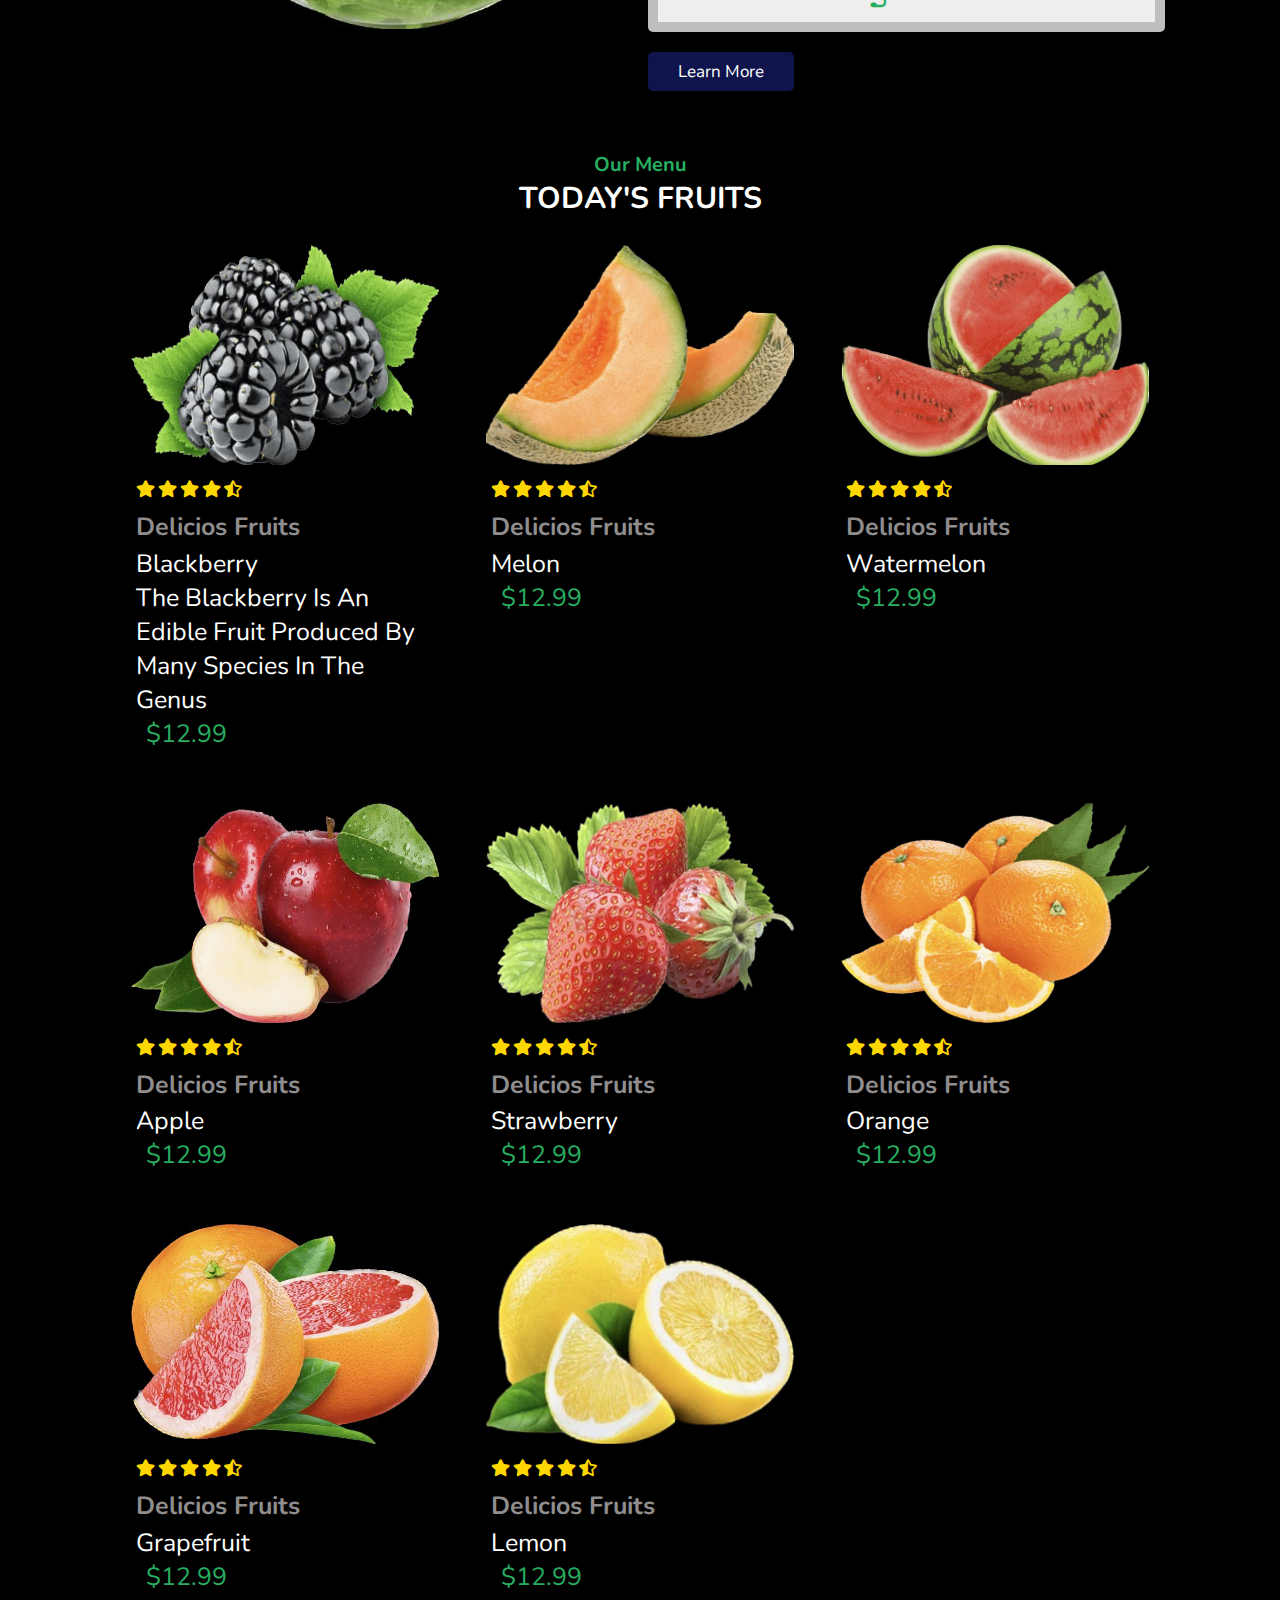
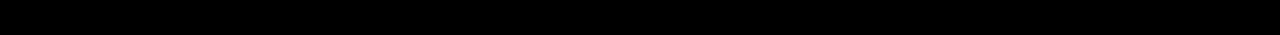
==== commit 0fedf885: "content" ====
--- a/index.html
+++ b/index.html
@@ -34,7 +34,6 @@
         <a href="#" class="fas fa-shopping-cart"></a>
     
     </div>
-   
   </header>
 
   <form action="" id="search-form">
@@ -220,82 +219,78 @@
 
 <section class="menu" id="menu">
   <h3 class="sub-heading">our menu</h3>
-  <h1 class="heading">today's speciality </h1>
+  <h1 class="heading">today's fruits </h1>
   
   <div class="box-container">
     <div class="box">
       <div class="image">
-        <img src="./images/pizza3.png" alt="">
-        <a href="#"  class="fas fa-heart"></a>
-      </div>
-      <div class="content">
-        <div class="stars">
-          <i class="fas fa-star"></i>
-          <i class="fas fa-star"></i>
-          <i class="fas fa-star"></i>
-          <i class="fas fa-star"></i>
-          <i class="fas fa-star-half-alt"></i>
-        </div>
-        <h3>delicios food</h3>
-        <p>Lorem ipsum dolor sit amet consectetur adipisicing elit. Officiis, vitae?</p>
-        <span class="pice">$12.99</span>
-      </div>
-    </div>
-
-    <div class="box">
-      <div class="image">
-        <img src="./images/burger2.png" alt="">
-        <a href="#"  class="fas fa-heart"></a>
-      </div>
-      <div class="content">
-        <div class="stars">
-          <i class="fas fa-star"></i>
-          <i class="fas fa-star"></i>
-          <i class="fas fa-star"></i>
-          <i class="fas fa-star"></i>
-          <i class="fas fa-star-half-alt"></i>
-        </div>
-        <h3>delicios food</h3>
-        <p>Lorem ipsum dolor sit amet consectetur adipisicing elit. Officiis, vitae?</p>
-        <span class="pice">$12.99</span>
-      </div>
-    </div>
-
-    <div class="box">
-      <div class="image">
-        <img src="./images/donut.jpg" alt="">
-        <a href="#"  class="fas fa-heart"></a>
-      </div>
-      <div class="content">
-        <div class="stars">
-          <i class="fas fa-star"></i>
-          <i class="fas fa-star"></i>
-          <i class="fas fa-star"></i>
-          <i class="fas fa-star"></i>
-          <i class="fas fa-star-half-alt"></i>
-        </div>
-        <h3>delicios food</h3>
-        <p>Lorem ipsum dolor sit amet consectetur adipisicing elit. Officiis, vitae?</p>
-        <span class="pice">$12.99</span>
-      </div>
-    </div>
-
-    <div class="box">
-      <div class="image">
-        <img src="./images/iceCream1.png" alt="">
-        <a href="#"  class="fas fa-heart"></a>
-      </div>
-      <div class="content">
-        <div class="stars">
-          <i class="fas fa-star"></i>
-          <i class="fas fa-star"></i>
-          <i class="fas fa-star"></i>
-          <i class="fas fa-star"></i>
-          <i class="fas fa-star-half-alt"></i>
-        </div>
-        <h3>delicios food</h3>
-        <p>Lorem ipsum dolor sit amet
-           consectetur adipisicing elit. Officiis, vitae?</p>
+        <img src="./images/blookbery.jpg" alt="">
+      </div>
+      <div class="content">
+        <div class="stars">
+          <i class="fas fa-star"></i>
+          <i class="fas fa-star"></i>
+          <i class="fas fa-star"></i>
+          <i class="fas fa-star"></i>
+          <i class="fas fa-star-half-alt"></i>
+        </div>
+        <h3>delicios fruits</h3>
+        <p>Blackberry</p>
+        <p>The blackberry is an edible fruit produced by many species in the genus</p>
+        <span class="pice">$12.99</span>
+      </div>
+    </div>
+
+    <div class="box">
+      <div class="image">
+        <img src="./images/melon.jpg" alt="">
+      </div>
+      <div class="content">
+        <div class="stars">
+          <i class="fas fa-star"></i>
+          <i class="fas fa-star"></i>
+          <i class="fas fa-star"></i>
+          <i class="fas fa-star"></i>
+          <i class="fas fa-star-half-alt"></i>
+        </div>
+        <h3>delicios fruits</h3>
+        <p>Melon</p>
+        <span class="pice">$12.99</span>
+      </div>
+    </div>
+
+    <div class="box">
+      <div class="image">
+        <img src="./images/whatermelon.jpg" alt="">
+      </div>
+      <div class="content">
+        <div class="stars">
+          <i class="fas fa-star"></i>
+          <i class="fas fa-star"></i>
+          <i class="fas fa-star"></i>
+          <i class="fas fa-star"></i>
+          <i class="fas fa-star-half-alt"></i>
+        </div>
+        <h3>delicios fruits</h3>
+        <p>Watermelon</p>
+        <span class="pice">$12.99</span>
+      </div>
+    </div>
+
+    <div class="box">
+      <div class="image">
+        <img src="./images/apple.jpg" alt="">
+      </div>
+      <div class="content">
+        <div class="stars">
+          <i class="fas fa-star"></i>
+          <i class="fas fa-star"></i>
+          <i class="fas fa-star"></i>
+          <i class="fas fa-star"></i>
+          <i class="fas fa-star-half-alt"></i>
+        </div>
+        <h3>delicios fruits</h3>
+        <p>apple</p>
         <span class="pice">$12.99</span>
       </div>
     </div>
@@ -303,19 +298,17 @@
     <div class="box">
       <div class="image">
         <img src="./images/elak.jpeg" alt="">
-        <a href="#"  class="fas fa-heart"></a>
-      </div>
-      <div class="content">
-        <div class="stars">
-          <i class="fas fa-star"></i>
-          <i class="fas fa-star"></i>
-          <i class="fas fa-star"></i>
-          <i class="fas fa-star"></i>
-          <i class="fas fa-star-half-alt"></i>
-        </div>
-        <h3>delicios food</h3>
-        <p>Lorem ipsum dolor sit amet consectetur
-           adipisicing elit. Officiis, vitae?</p>
+      </div>
+      <div class="content">
+        <div class="stars">
+          <i class="fas fa-star"></i>
+          <i class="fas fa-star"></i>
+          <i class="fas fa-star"></i>
+          <i class="fas fa-star"></i>
+          <i class="fas fa-star-half-alt"></i>
+        </div>
+        <h3>delicios fruits</h3>
+        <p>Strawberry</p>
         <span class="pice">$12.99</span>
       </div>
     </div>
@@ -323,60 +316,56 @@
     <div class="box">
       <div class="image">
         <img src="./images/apersin.png" alt="">
-        <a href="#"  class="fas fa-heart"></a>
-      </div>
-      <div class="content">
-        <div class="stars">
-          <i class="fas fa-star"></i>
-          <i class="fas fa-star"></i>
-          <i class="fas fa-star"></i>
-          <i class="fas fa-star"></i>
-          <i class="fas fa-star-half-alt"></i>
-        </div>
-        <h3>delicios food</h3>
-        <p>Lorem ipsum dolor sit
-           amet consectetur adipisicing elit.
-            Officiis, vitae?</p>
-        <span class="pice">$12.99</span>
-      </div>
-    </div>
-
-
-    <div class="box">
-      <div class="image">
-        <img src="./images/tort.jpg" alt="">
-        <a href="#"  class="fas fa-heart"></a>
-      </div>
-      <div class="content">
-        <div class="stars">
-          <i class="fas fa-star"></i>
-          <i class="fas fa-star"></i>
-          <i class="fas fa-star"></i>
-          <i class="fas fa-star"></i>
-          <i class="fas fa-star-half-alt"></i>
-        </div>
-        <h3>delicios food</h3>
-        <p>Lorem ipsum dolor sit amet consectetur adipisicing elit. Officiis, vitae?</p>
-        <span class="pice">$12.99</span>
-      </div>
-    </div>
-
-
-    <div class="box">
-      <div class="image">
-        <img src="./images/gata.jpg" alt="">
-        <a href="#"  class="fas fa-heart"></a>
-      </div>
-      <div class="content">
-        <div class="stars">
-          <i class="fas fa-star"></i>
-          <i class="fas fa-star"></i>
-          <i class="fas fa-star"></i>
-          <i class="fas fa-star"></i>
-          <i class="fas fa-star-half-alt"></i>
-        </div>
-        <h3>delicios food</h3>
-        <p>Lorem ipsum dolor sit amet consectetur adipisicing elit. Officiis, vitae?</p>
+      </div>
+      <div class="content">
+        <div class="stars">
+          <i class="fas fa-star"></i>
+          <i class="fas fa-star"></i>
+          <i class="fas fa-star"></i>
+          <i class="fas fa-star"></i>
+          <i class="fas fa-star-half-alt"></i>
+        </div>
+        <h3>delicios fruits</h3>
+        <p>Orange</p>
+        <span class="pice">$12.99</span>
+      </div>
+    </div>
+
+
+    <div class="box">
+      <div class="image">
+        <img src="./images/greyfroot.jpg" alt="">
+      </div>
+      <div class="content">
+        <div class="stars">
+          <i class="fas fa-star"></i>
+          <i class="fas fa-star"></i>
+          <i class="fas fa-star"></i>
+          <i class="fas fa-star"></i>
+          <i class="fas fa-star-half-alt"></i>
+        </div>
+        <h3>delicios fruits</h3>
+        <p>Grapefruit</p>
+        <span class="pice">$12.99</span>
+      </div>
+    </div>
+
+
+    <div class="box">
+      <div class="image">
+        <img src="./images/lemon.jpg" alt="">
+      </div>
+      <div class="content">
+        <div class="stars">
+          <i class="fas fa-star"></i>
+          <i class="fas fa-star"></i>
+          <i class="fas fa-star"></i>
+          <i class="fas fa-star"></i>
+          <i class="fas fa-star-half-alt"></i>
+        </div>
+        <h3>delicios fruits</h3>
+        <p>Lemon</p>
+        <p></p>
         <span class="pice">$12.99</span>
       </div>
     </div>
--- a/css/style.css
+++ b/css/style.css
@@ -343,6 +343,9 @@
     color: #ffd700;
 }
 
+.dishes .box-container .box span{
+    color: #fff;
+}
 
 .about .row{
     display: flex;
@@ -367,7 +370,7 @@
 
 
 .about .row .content h3{
-    color: var(--black);
+    color: #fff;
     font-size: 4rem;
     padding: .5rem 0;
 }
@@ -418,7 +421,7 @@
 }
 
 .menu .box-container .box{
-    background: #fff;
+    background:blac;
     border:.1rem solid rgba(0,0,0,.2);
     border-radius: .5rem;
     box-shadow: var(--box-shadow);
@@ -436,6 +439,11 @@
     height: 100%;
     width: 100%;
     border-radius: .5rem;
+}
+
+.menu .box-container .box p{
+    color: white;
+    font-size: 25px;
 }
 
 
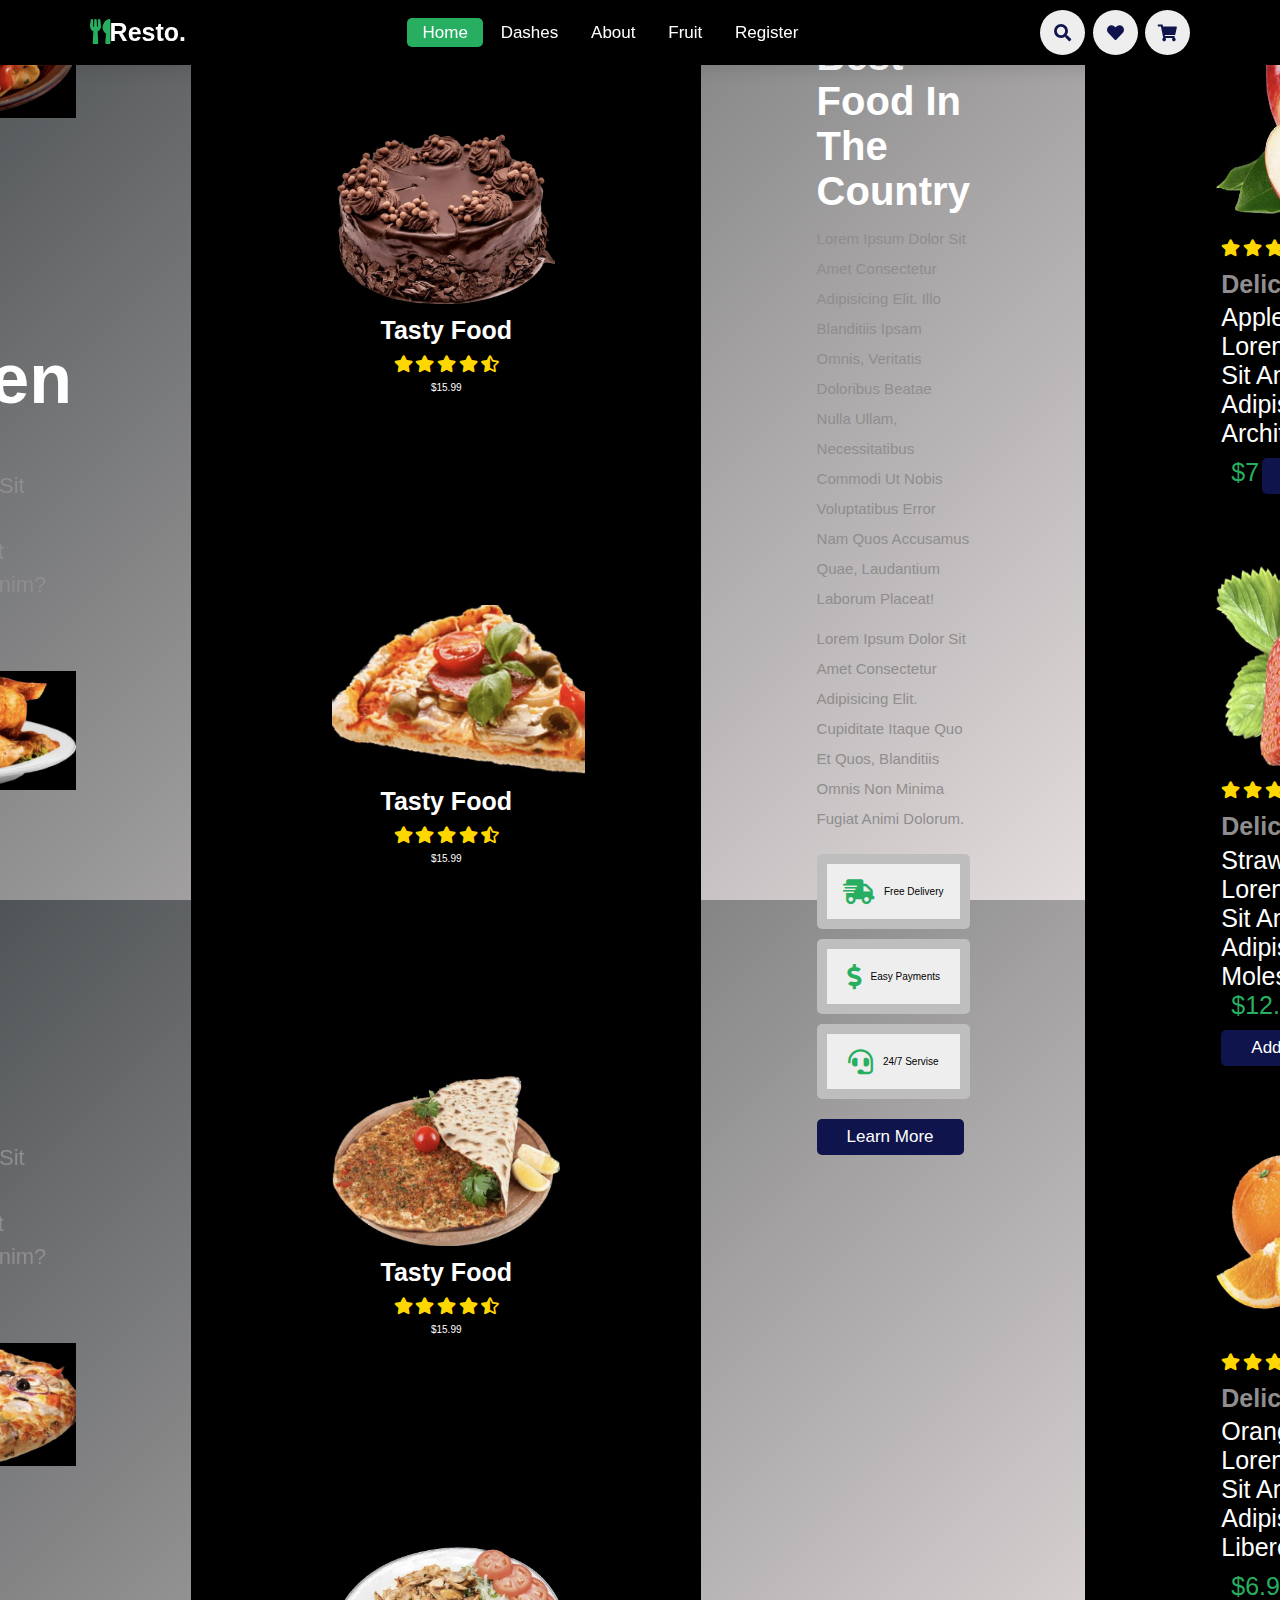
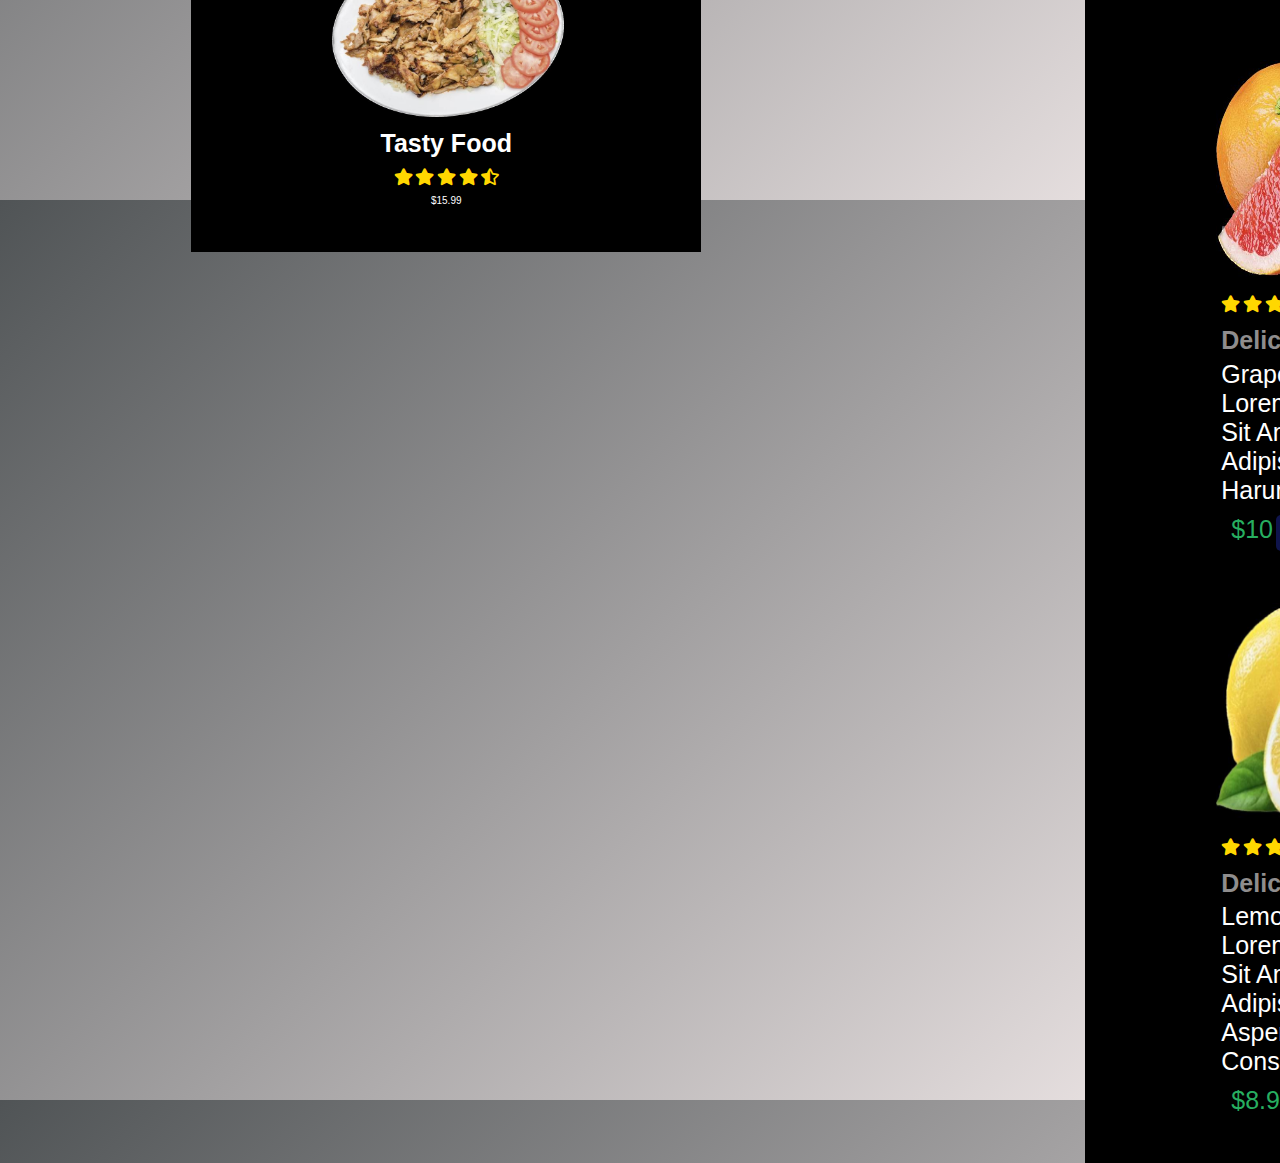
==== commit 2c1b4241: "content" ====
--- a/index.html
+++ b/index.html
@@ -22,9 +22,8 @@
         <a href="#home" class="active">home</a>
         <a href="#dishes">dashes</a>
         <a href="#about">about</a>
-        <a href="#menu">menu</a>
-        <a href="#review">review</a>
-        <a href="#order">order</a>
+        <a href="#fruit">fruit</a>
+        <a href="#register">register</a>
     </nav>
 
     <div class="icons">
@@ -217,8 +216,8 @@
 
 
 
-<section class="menu" id="menu">
-  <h3 class="sub-heading">our menu</h3>
+<section class="fruit" id="fruit">
+  <h3 class="sub-heading">our fruit</h3>
   <h1 class="heading">today's fruits </h1>
   
   <div class="box-container">
@@ -236,8 +235,9 @@
         </div>
         <h3>delicios fruits</h3>
         <p>Blackberry</p>
-        <p>The blackberry is an edible fruit produced by many species in the genus</p>
-        <span class="pice">$12.99</span>
+        <p>Lorem ipsum dolor sit amet consectetur, adipisicing elit. Perferendis, qui?</p>
+        <span class="pice">$5.99</span>
+        <a href="#" class="btn">add to cart</a>
       </div>
     </div>
 
@@ -255,7 +255,9 @@
         </div>
         <h3>delicios fruits</h3>
         <p>Melon</p>
-        <span class="pice">$12.99</span>
+        <p>Lorem ipsum dolor sit amet, consectetur adipisicing elit. Asperiores, voluptatum!</p>
+        <span class="pice">$12.10</span>
+        <a href="#" class="btn">add to cart</a>
       </div>
     </div>
 
@@ -273,7 +275,9 @@
         </div>
         <h3>delicios fruits</h3>
         <p>Watermelon</p>
-        <span class="pice">$12.99</span>
+        <p>Lorem ipsum dolor sit amet consectetur adipisicing elit. Totam, eum.</p>
+        <span class="pice">$6.99</span>
+        <a href="#" class="btn">add to cart</a>
       </div>
     </div>
 
@@ -291,7 +295,9 @@
         </div>
         <h3>delicios fruits</h3>
         <p>apple</p>
-        <span class="pice">$12.99</span>
+        <p>Lorem ipsum dolor sit amet consectetur adipisicing elit. Architecto, deserunt. </p>
+        <span class="pice">$7</span>
+        <a href="#" class="btn">add to cart</a>
       </div>
     </div>
 
@@ -309,7 +315,9 @@
         </div>
         <h3>delicios fruits</h3>
         <p>Strawberry</p>
-        <span class="pice">$12.99</span>
+        <p>Lorem ipsum dolor sit amet consectetur adipisicing elit. Molestiae, nihil.</p>
+        <span class="pice">$12.10</span>
+        <a href="#" class="btn">add to cart</a>
       </div>
     </div>
 
@@ -327,7 +335,9 @@
         </div>
         <h3>delicios fruits</h3>
         <p>Orange</p>
-        <span class="pice">$12.99</span>
+        <p>Lorem ipsum dolor sit amet consectetur adipisicing elit. Libero, repellat.</p>
+        <span class="pice">$6.9</span>
+        <a href="#" class="btn">add to cart</a>
       </div>
     </div>
 
@@ -346,7 +356,9 @@
         </div>
         <h3>delicios fruits</h3>
         <p>Grapefruit</p>
-        <span class="pice">$12.99</span>
+        <p>Lorem ipsum dolor sit amet consectetur adipisicing elit. Harum, quasi.</p>
+        <span class="pice">$10</span>
+        <a href="#" class="btn">add to cart</a>
       </div>
     </div>
 
@@ -365,8 +377,9 @@
         </div>
         <h3>delicios fruits</h3>
         <p>Lemon</p>
-        <p></p>
-        <span class="pice">$12.99</span>
+        <p>Lorem ipsum dolor sit amet consectetur adipisicing elit. Asperiores, consequuntur!</p>
+        <span class="pice">$8.9</span>
+        <a href="#" class="btn">add to cart</a>
       </div>
     </div>
 
@@ -385,9 +398,7 @@
 
 
 
-
-
 <script src="https://cdn.jsdelivr.net/npm/swiper@9/swiper-bundle.min.js"></script>
-<script src="js/script.js></script>
+<script src="js/script.js"></script>
 </body>
 </html>--- a/css/style.css
+++ b/css/style.css
@@ -414,20 +414,20 @@
     color: var(--black);   
 }
 
-.menu .box-container{
+.fruit .box-container{
     display: grid;
     grid-template-columns: repeat(auto-fit,minmax(28rem,1fr));
     gap: 1.5rem;
 }
 
-.menu .box-container .box{
+.fruit .box-container .box{
     background:blac;
     border:.1rem solid rgba(0,0,0,.2);
     border-radius: .5rem;
     box-shadow: var(--box-shadow);
 }
 
-.menu .box-container .box .image{
+.fruit .box-container .box .image{
     height: 25rem;
     width: 100%;
     padding: 1.5rem;
@@ -435,19 +435,21 @@
     position: relative;
 } 
 
-.menu .box-container .box .image img{
+.fruit .box-container .box .image img{
     height: 100%;
     width: 100%;
     border-radius: .5rem;
 }
 
-.menu .box-container .box p{
+.fruit .box-container .box p{
     color: white;
     font-size: 25px;
 }
 
 
-.menu .box-container .box .image .fa-heart{
+
+
+.fruit .box-container .box .image .fa-heart{
     position: absolute;
     top:2.5rem;
     right: 2.5rem;
@@ -461,50 +463,233 @@
     color: var(--black);
 }
 
-.menu .box-container .box .image .fa-heart:hover{
+.fruit .box-container .box .image .fa-heart:hover{
     background-color: var(--green);
     color: #fff;
 }
 
-.menu .box-container .box .content{
+.fruit .box-container .box .content{
     padding: 2rem;
     padding-top: 0;
 }
 
-.menu .box-container .box .content .stars{
+.fruit .box-container .box .content .stars{
     padding-bottom: 1rem;
 }
 
-.menu .box-container .box .content .stars i{
+.fruit .box-container .box .content .stars i{
     font-size: 1.7rem;
     color: #ffd700;
 }
 
-.menu .box-container .box .content h3{
+.fruit .box-container .box .content h3{
      color: var(--black);
      font-size: 2.5rem;
 }
 
-.menu .box-container .box .content h3{
+.fruit .box-container .box .content h3{
     color: var(--light-color);
     line-height: 1.5;
 }
 
-.menu .box-container .box .content .pice{
+.fruit .box-container .box .content .pice{
     color: var(--green);
     margin-left: 1rem;
     font-size: 2.5rem;
 }
 
-
-
-
-
-
-
-
-
-
+*{
+    margin: 0;
+    padding: 0;
+    box-sizing: border-box;
+    font-family: 'Poppins',sans-serif;
+}
+
+body{
+    display: flex;
+    height: 100vh;
+    justify-content: center;
+    align-items: center;
+    background: linear-gradient(135deg,#505456,#f3ebeb);
+}
+
+.container{
+    max-width: 700px;
+    width: 100%;
+    background:#fff;
+    padding-top: 5px;
+    padding: 25px 30px;
+    border-radius: 5px;
+}
+
+.container .title{
+    font-size: 25px;
+    font-weight: 500;
+    position: relative;
+}
+
+.container .title::before{
+    content: '';
+    position: absolute;
+    left: 0;
+    bottom: 0;
+    height: 3px;
+    width: 30px;
+    background: linear-gradient(135deg,#505456,#f3ebeb);
+}
+
+.container form .user-detalist{
+    display: flex;
+    flex-wrap: wrap;
+    justify-content: space-between;
+    margin: 20px 0 12px 0;
+}
+
+form .user-detalist .input-box{ 
+    margin-bottom: 15px;
+    width: calc(100% / 2 - 20px);
+}
+
+.user-detalist .input-box .detalist{
+    display: block;
+    font-weight: 500;
+    margin-bottom: 5px;
+}
+
+.user-detalist .input-box input{
+    height: 45px;
+    width: 100%;
+    outline: none;
+    border-radius: 5px;
+    border: 1px solid #ccc;
+    padding-left: 15px;
+    font-size: 16px;
+    border-bottom-width: 2px;
+    transition: all 0.3s ease;
+}
+
+.user-detalist .input-box input:focus,
+.user-detalist .input-box input:valid{
+   border-color:#505456
+}
+
+form .gender-detalist .gender-title{
+    font-size:20px;
+    font-weight: 500;
+   
+
+}
+
+form .gender-detalist .category{
+    display: flex;
+    width: 80%;
+    margin: 14px 0;
+    justify-content: space-between;
+}
+
+
+.gender-detalist .category label{
+     display: flex;
+     align-items: center;
+}
+
+.gender-detalist .category .dot{
+    height: 18px;
+    width: 18px;
+    background: #d9d9d9;
+    border-radius: 50%;
+    margin-right: 10px;
+    border: 5px solid transparent;
+    transition: all 0.3s ease;
+}
+
+#dot-1:checked ~ .category label .one,
+#dot-2:checked ~ .category label .two,
+#dot-3:checked ~ .category label .three{
+    border-color:#505456;
+    background: #f3ebeb
+}
+
+form input[type='radior']{
+    display: none;
+}
+
+
+form .button{
+   height: 45px;
+   margin: 45px 0;
+}
+
+
+form .button input{
+    height: 100%;
+    width: 100%;
+    outline: none;
+    color:#fff;
+    border: none;
+    font-size: 18px;
+    font-weight: 500;
+    border-radius: 5px;
+    letter-spacing: 1px;
+    background: linear-gradient(135deg,#505456,#f3ebeb);
+}
+
+
+form .button input:hover{
+    background:linear-gradient(-135deg,#505456,#f3ebeb);
+
+}
+
+
+
+
+#button_index{
+    width: 200px;
+    height: 40px;
+    background: linear-gradient(135deg,#505456,#f3ebeb);
+}
+
+#button_index a{
+    color: white;
+    text-decoration: none;
+    font: 12px;
+}
+
+#button_index:hover{
+    transition: 0.5s ease;
+    background: linear-gradient(-135deg,#505456,#f3ebeb);
+
+}
+
+@media  (max-width:584px){
+    .container{
+       max-width:100%;
+
+    }
+
+    form .user-detalist .input-box{ 
+       margin-bottom: 15px;
+       width: 100%;
+   }
+   
+   form .gender-detalist .category{
+       width: 100%;
+
+   }
+
+   .container form .user-detalist{
+       max-height: 300px;
+       overflow-y:scroll;
+   }
+
+   .user-detalist::-webkit-scrollbar{
+       width: 0;
+   }
+}
+
+.gender-detalist input{
+   background:#505456 ;
+}
 
 
 
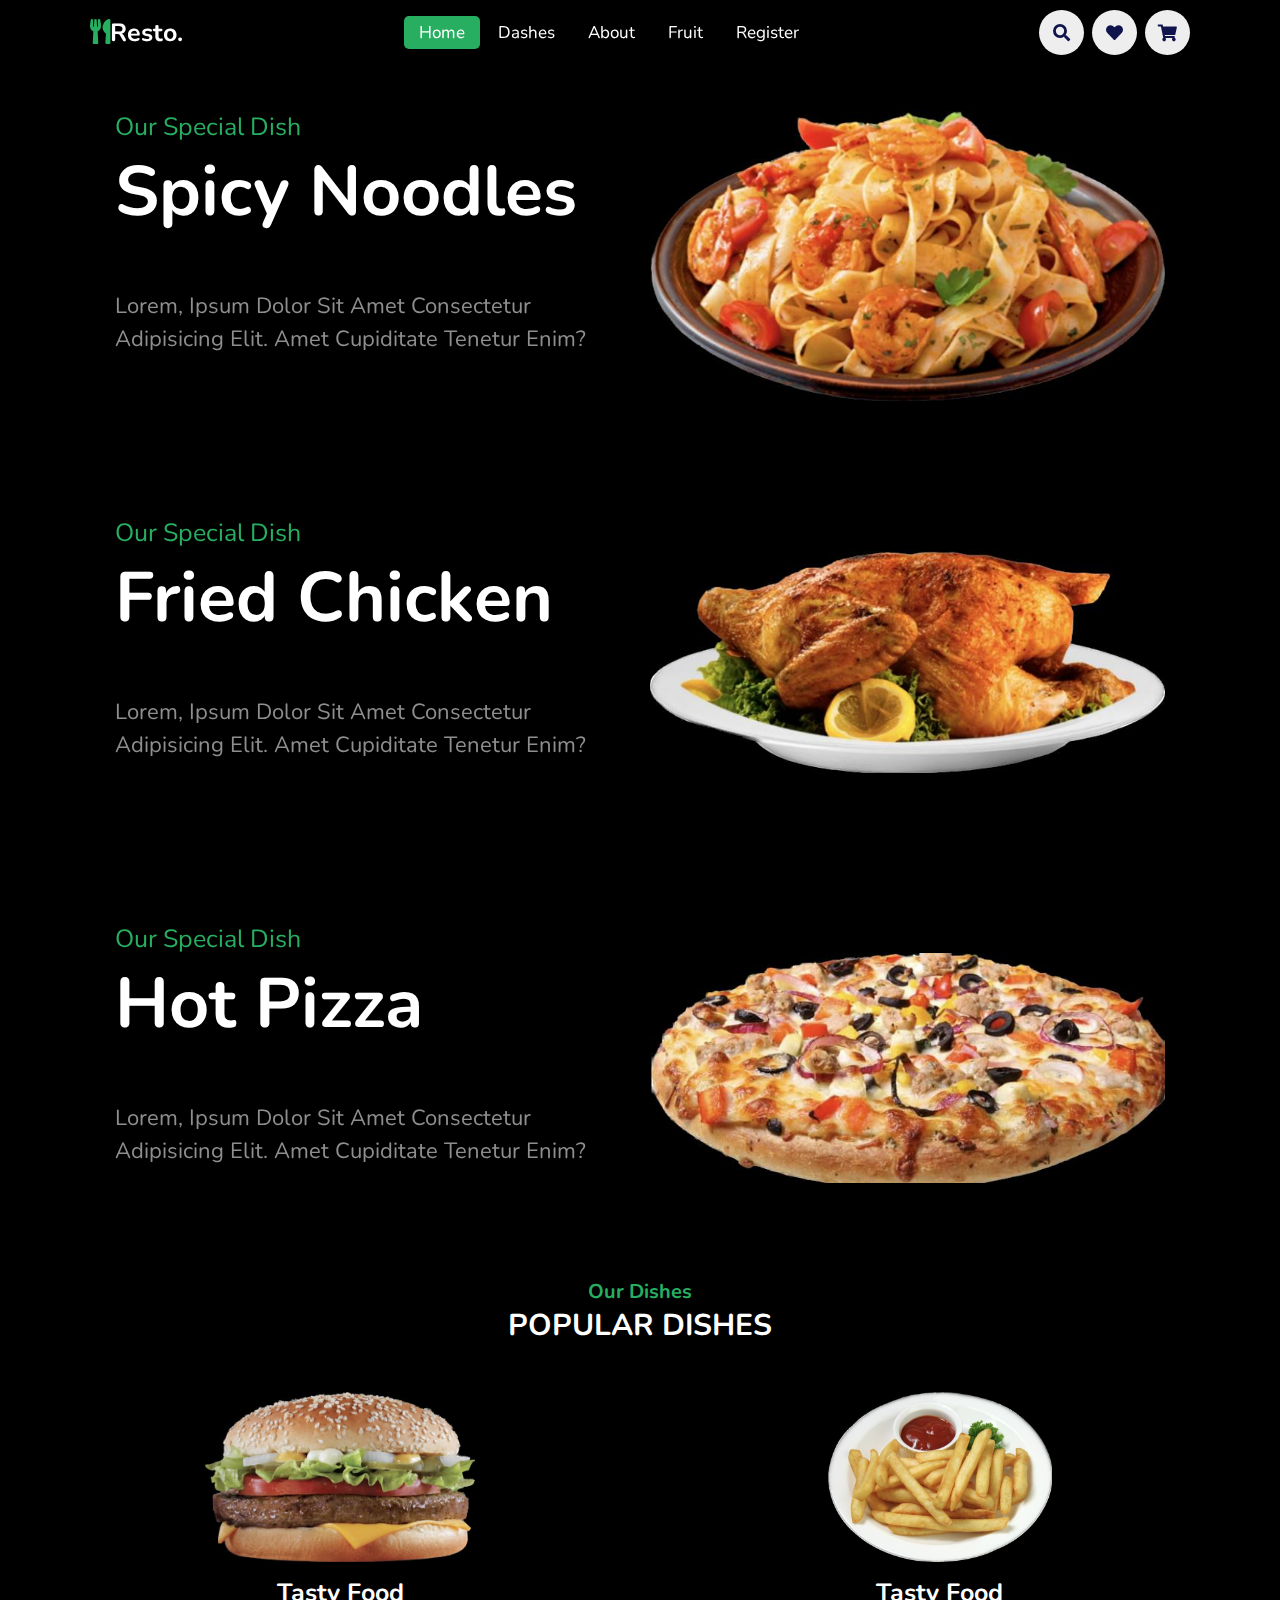
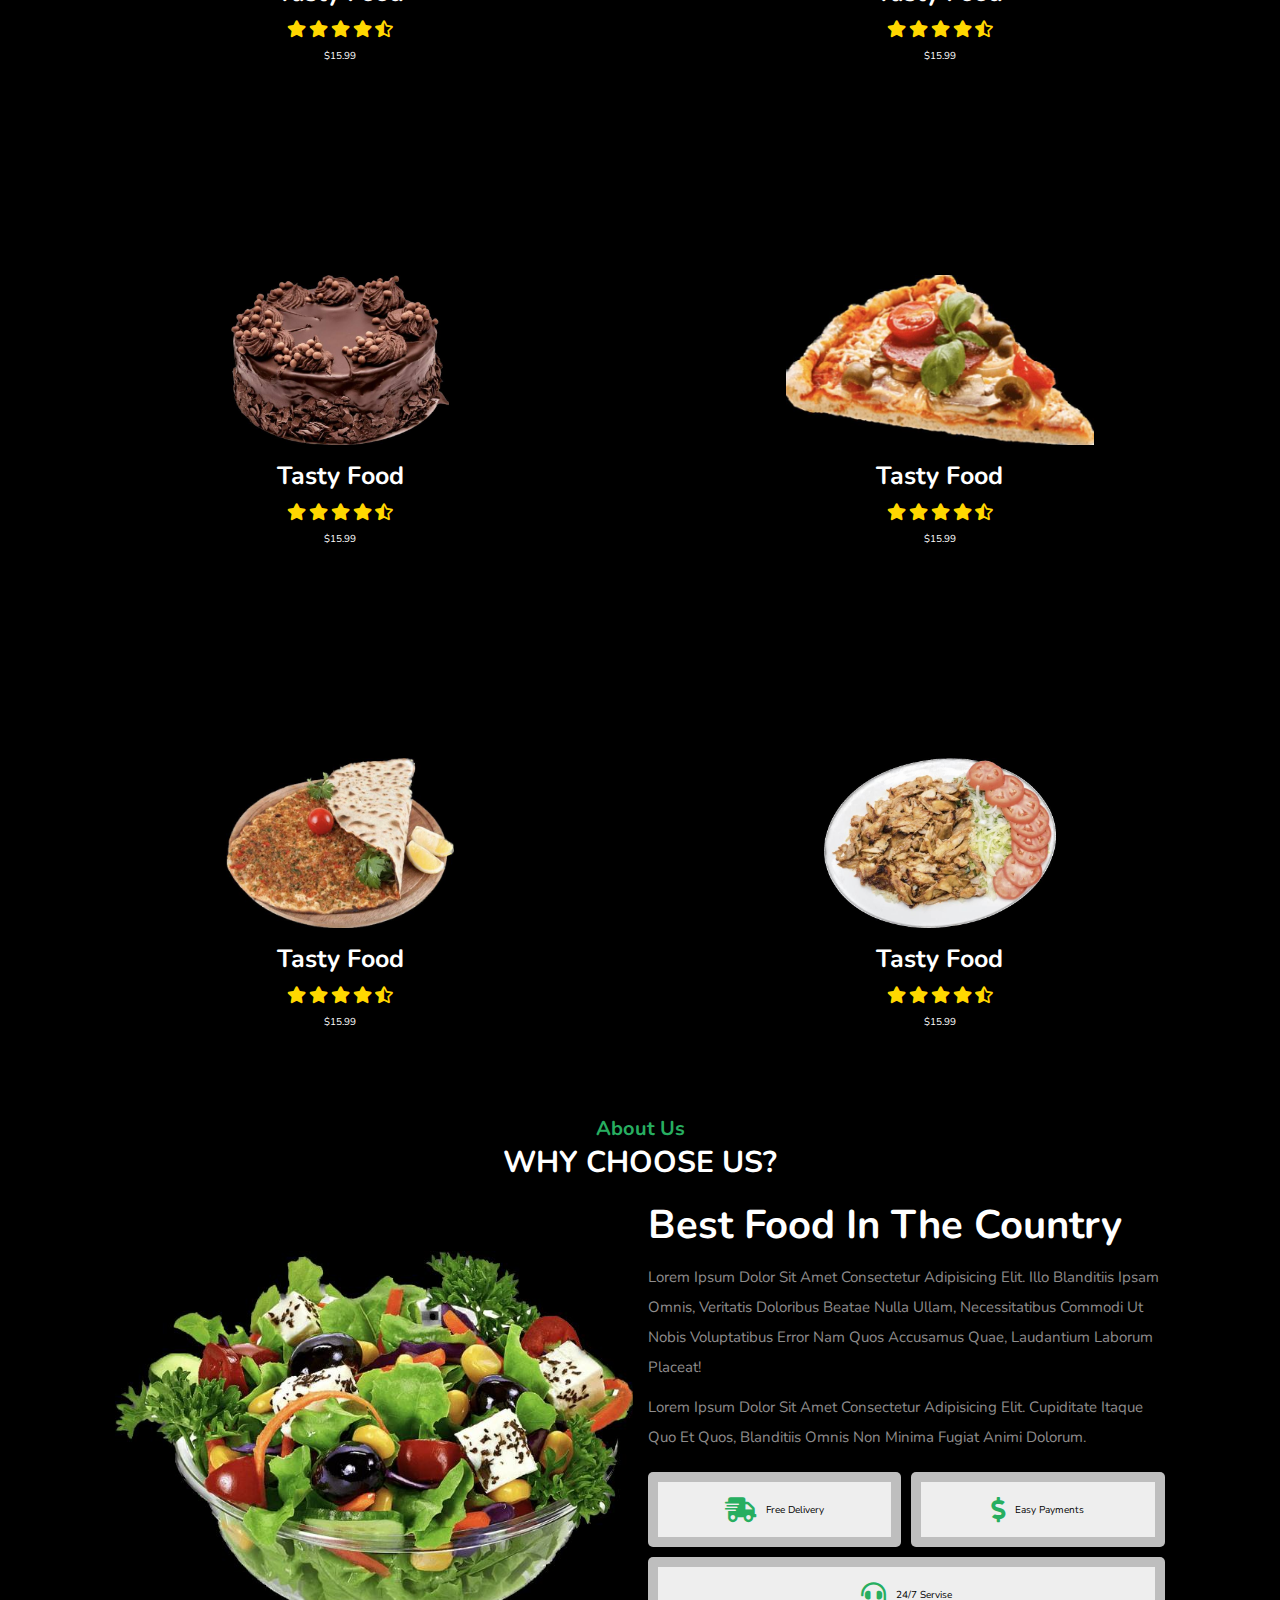
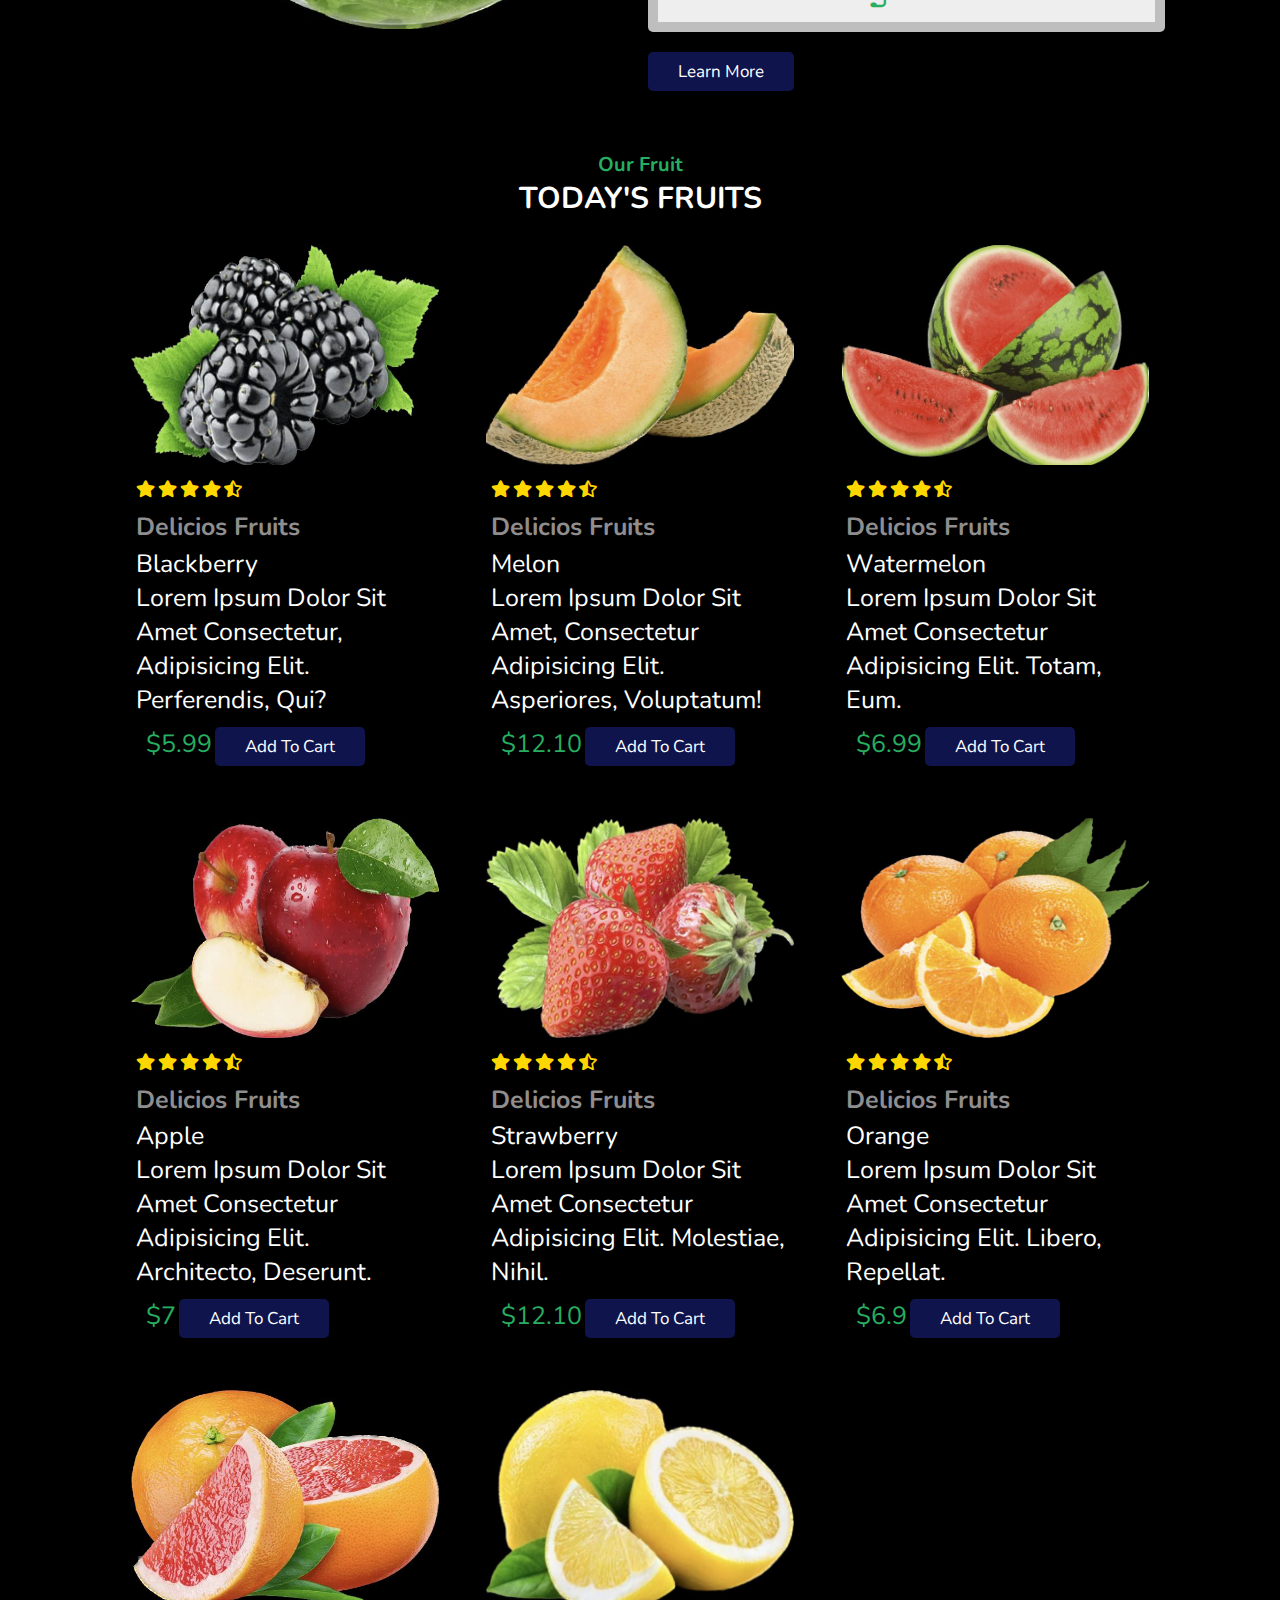
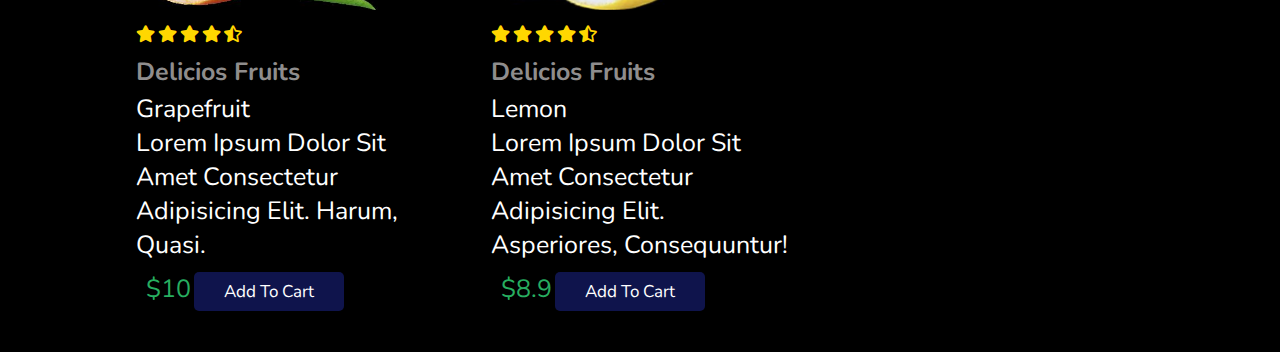
==== commit f697aff9: "content" ====
--- a/index.html
+++ b/index.html
@@ -23,7 +23,7 @@
         <a href="#dishes">dashes</a>
         <a href="#about">about</a>
         <a href="#fruit">fruit</a>
-        <a href="#register">register</a>
+        <a href="register.html">register</a>
     </nav>
 
     <div class="icons">
@@ -80,8 +80,6 @@
         </div>
 
     </div>
-
-    <div class="swiper-pagination"></div>
   </div>
 </section>
 
--- a/css/style.css
+++ b/css/style.css
@@ -498,217 +498,27 @@
     font-size: 2.5rem;
 }
 
-*{
-    margin: 0;
-    padding: 0;
-    box-sizing: border-box;
-    font-family: 'Poppins',sans-serif;
-}
-
-body{
-    display: flex;
-    height: 100vh;
-    justify-content: center;
-    align-items: center;
-    background: linear-gradient(135deg,#505456,#f3ebeb);
-}
-
-.container{
-    max-width: 700px;
-    width: 100%;
-    background:#fff;
-    padding-top: 5px;
-    padding: 25px 30px;
-    border-radius: 5px;
-}
-
-.container .title{
-    font-size: 25px;
-    font-weight: 500;
-    position: relative;
-}
-
-.container .title::before{
-    content: '';
-    position: absolute;
-    left: 0;
-    bottom: 0;
-    height: 3px;
-    width: 30px;
-    background: linear-gradient(135deg,#505456,#f3ebeb);
-}
-
-.container form .user-detalist{
-    display: flex;
-    flex-wrap: wrap;
-    justify-content: space-between;
-    margin: 20px 0 12px 0;
-}
-
-form .user-detalist .input-box{ 
-    margin-bottom: 15px;
-    width: calc(100% / 2 - 20px);
-}
-
-.user-detalist .input-box .detalist{
-    display: block;
-    font-weight: 500;
-    margin-bottom: 5px;
-}
-
-.user-detalist .input-box input{
-    height: 45px;
-    width: 100%;
-    outline: none;
-    border-radius: 5px;
-    border: 1px solid #ccc;
-    padding-left: 15px;
-    font-size: 16px;
-    border-bottom-width: 2px;
-    transition: all 0.3s ease;
-}
-
-.user-detalist .input-box input:focus,
-.user-detalist .input-box input:valid{
-   border-color:#505456
-}
-
-form .gender-detalist .gender-title{
-    font-size:20px;
-    font-weight: 500;
-   
-
-}
-
-form .gender-detalist .category{
-    display: flex;
-    width: 80%;
-    margin: 14px 0;
-    justify-content: space-between;
-}
-
-
-.gender-detalist .category label{
-     display: flex;
-     align-items: center;
-}
-
-.gender-detalist .category .dot{
-    height: 18px;
-    width: 18px;
-    background: #d9d9d9;
-    border-radius: 50%;
-    margin-right: 10px;
-    border: 5px solid transparent;
-    transition: all 0.3s ease;
-}
-
-#dot-1:checked ~ .category label .one,
-#dot-2:checked ~ .category label .two,
-#dot-3:checked ~ .category label .three{
-    border-color:#505456;
-    background: #f3ebeb
-}
-
-form input[type='radior']{
-    display: none;
-}
-
-
-form .button{
-   height: 45px;
-   margin: 45px 0;
-}
-
-
-form .button input{
-    height: 100%;
-    width: 100%;
-    outline: none;
-    color:#fff;
-    border: none;
-    font-size: 18px;
-    font-weight: 500;
-    border-radius: 5px;
-    letter-spacing: 1px;
-    background: linear-gradient(135deg,#505456,#f3ebeb);
-}
-
-
-form .button input:hover{
-    background:linear-gradient(-135deg,#505456,#f3ebeb);
-
-}
-
-
-
-
-#button_index{
-    width: 200px;
-    height: 40px;
-    background: linear-gradient(135deg,#505456,#f3ebeb);
-}
-
-#button_index a{
-    color: white;
-    text-decoration: none;
-    font: 12px;
-}
-
-#button_index:hover{
-    transition: 0.5s ease;
-    background: linear-gradient(-135deg,#505456,#f3ebeb);
-
-}
-
-@media  (max-width:584px){
-    .container{
-       max-width:100%;
-
-    }
-
-    form .user-detalist .input-box{ 
-       margin-bottom: 15px;
-       width: 100%;
-   }
-   
-   form .gender-detalist .category{
-       width: 100%;
-
-   }
-
-   .container form .user-detalist{
-       max-height: 300px;
-       overflow-y:scroll;
-   }
-
-   .user-detalist::-webkit-scrollbar{
-       width: 0;
-   }
-}
-
-.gender-detalist input{
-   background:#505456 ;
-}
-
-
-
-@media (max-width:960px){
+
+
+@media  (max-width: 960px){
     html{
-        font-size: 55%;
-    }
-
-    header{
-        padding: 1rem 2rem;
-    }
-
-    section{
-        padding:2rem;
-    }
-}
-
-
-@media (max-width:750px){
+        font-size: 50%;
+    }
+    
+}
+
+
+
+
+
+
+
+
+@media  (max-width:750px){
+
+    html{
+        font-size: 50%;
+    }
     header .icons #menu-bars{
         display: inline-block;
     }
@@ -757,20 +567,3 @@
 
 
 
-
-@media (max-width:960px){
-    html{
-        font-size: 50%;
-    }
-
-    .dishes .box-container .box img{
-        height: auto;
-        width: 100%;
-    }
-
-    .btn{
-        font-size: .9rem;
-    }
-    
-}
-
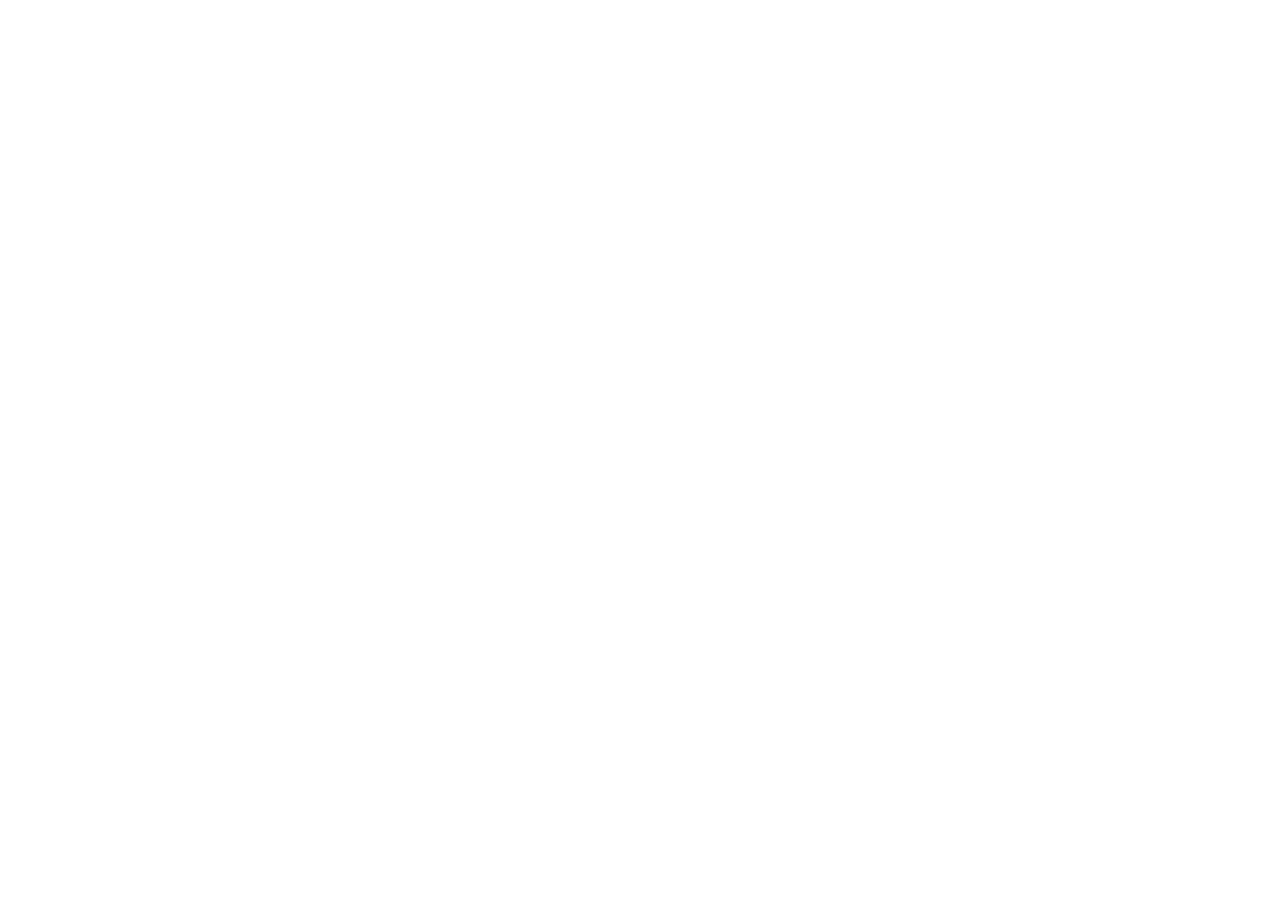
==== commit d2a852e5: "commit" ====
--- a/index.html
+++ b/index.html
@@ -1,4 +1,4 @@
-<!DOCTYPE html>
+<!-- <!DOCTYPE html>
 <html lang="en">
 <head>
     <meta charset="UTF-8">
@@ -399,4 +399,4 @@
 <script src="https://cdn.jsdelivr.net/npm/swiper@9/swiper-bundle.min.js"></script>
 <script src="js/script.js"></script>
 </body>
-</html>+</html> -->--- a/css/style.css
+++ b/css/style.css
@@ -1,4 +1,4 @@
-@import url('https://fonts.googleapis.com/css2?family=Lilita+One&family=Nunito:wght@200;300;400;600;700&display=swap');
+/* @import url('https://fonts.googleapis.com/css2?family=Lilita+One&family=Nunito:wght@200;300;400;600;700&display=swap');
 
 body{
     background-color:black;
@@ -500,14 +500,74 @@
 
 
 
-@media  (max-width: 960px){
+@media  (max-width: 1140px){
     html{
         font-size: 50%;
     }
+
+    header{
+        padding: 1rem 2rem;
+    }
+
+    section{
+        padding: 2rem;
+    }
+    .dishes .box-container .box img{
+        width: 300px;
+        height: 27rem;
+    }
     
-}
-
-
+    .about .row .image img{
+        width: 100%;
+        height: auto;
+    }
+    
+}
+
+
+@media (min-width:616px) and (max-width:805px){
+    .dishes .box-container .box img{
+        width: 200px;
+        height: 20rem;
+    }
+
+    .about .row .image img{
+        width: 100%;
+        height: auto;
+    }
+
+}
+
+@media (min-width:805) and (max-width:960px){
+    .dishes .box-container .box img{
+
+     height: auto;
+     width: 100%;
+
+        }
+
+        .about .row .image img{
+            width: 100%;
+            height: auto;
+        }
+
+}
+
+
+@media(min-width:960px) and (max-width:1600px){
+    .dishes .box-container .box img{
+
+     height: auto;
+     width: 100%;
+
+        }
+
+        .about .row .image img{
+            width: 100%;
+            height: auto;
+        }
+
+}
 
 
 
@@ -544,7 +604,7 @@
         padding: 1.5rem;
         margin: 1rem 0;
         font-size: 2rem;
-        background: #eee;
+        background: black;
     }
 
     #search-form #search-box{
@@ -566,4 +626,4 @@
 
 
 
-
+ */
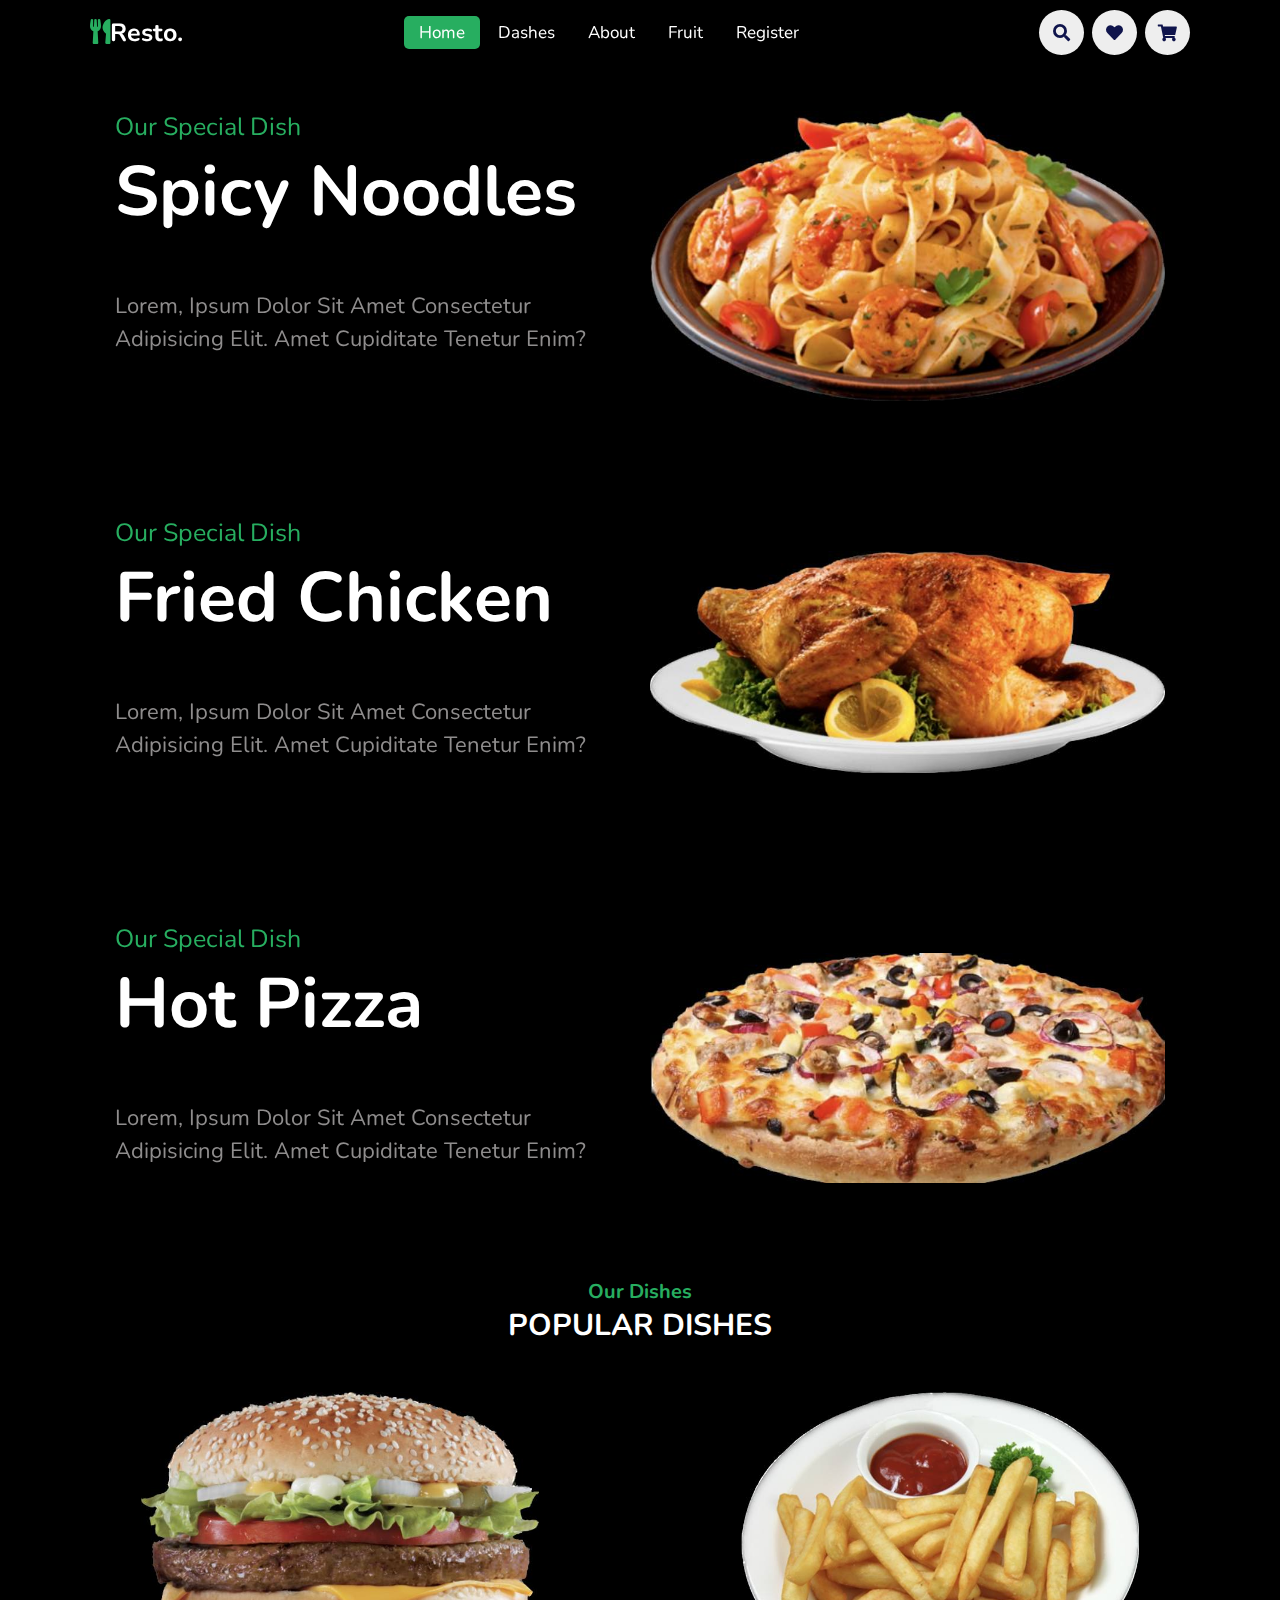
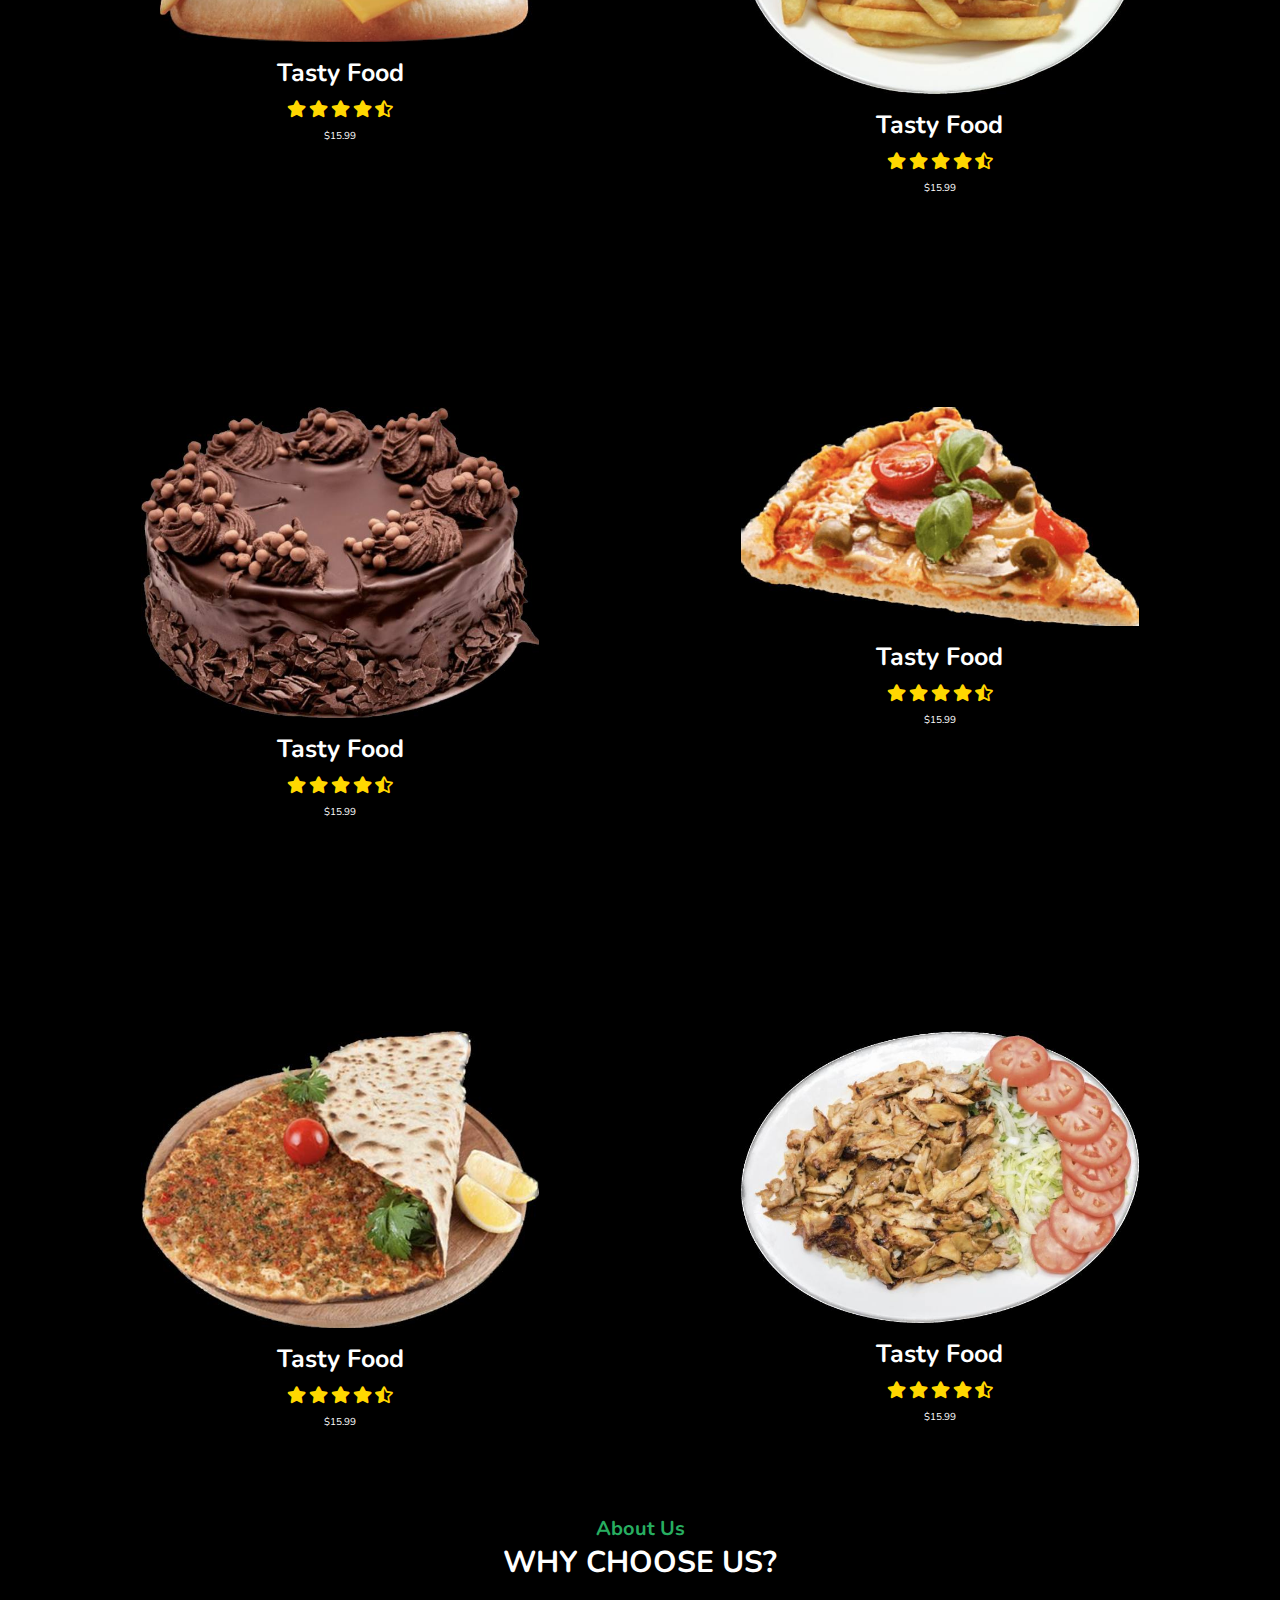
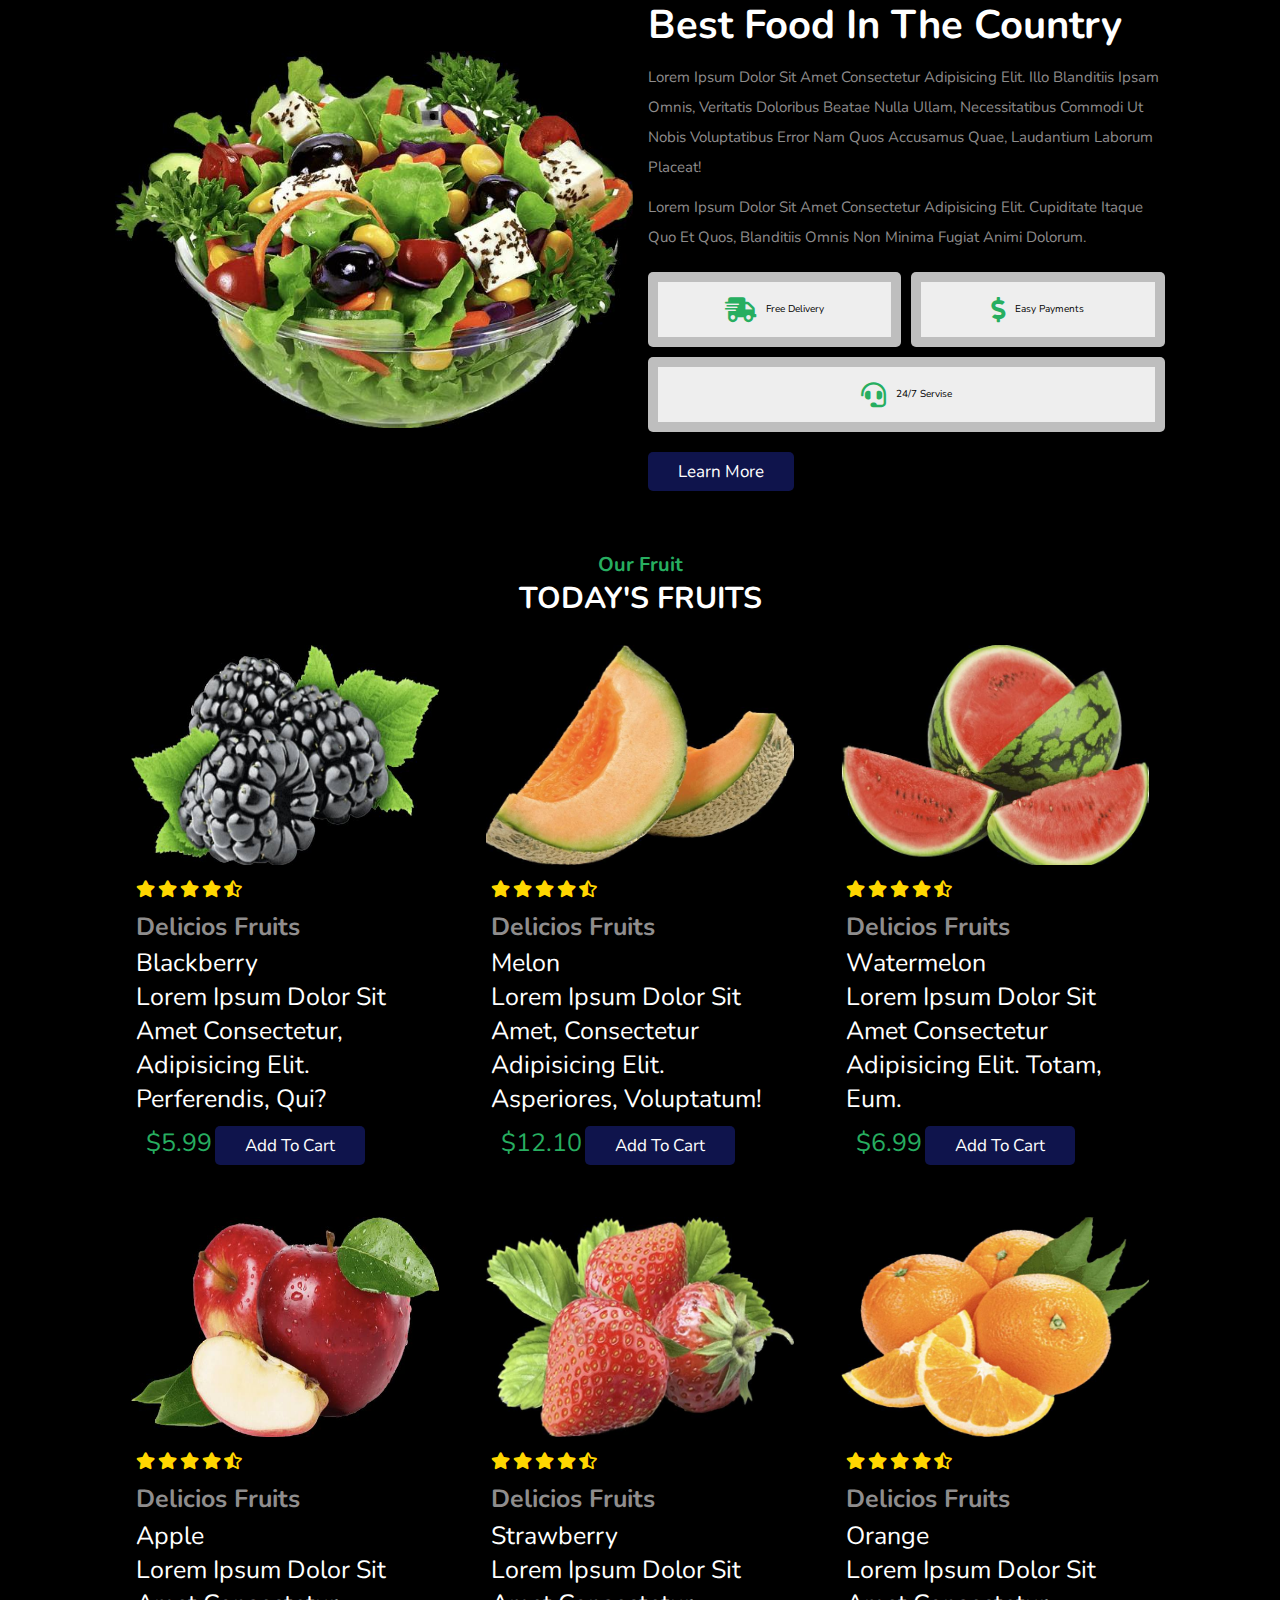
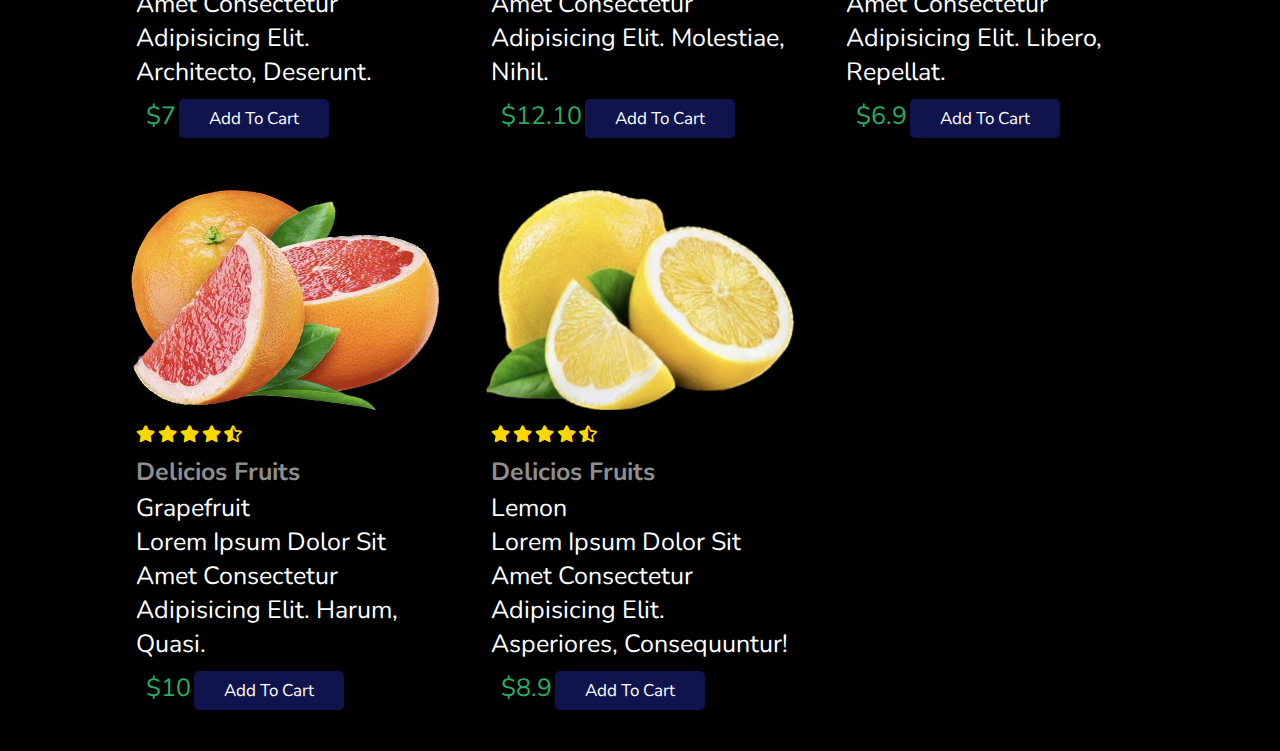
==== commit 751c00d6: "comment" ====
--- a/index.html
+++ b/index.html
@@ -1,4 +1,4 @@
-<!-- <!DOCTYPE html>
+<!DOCTYPE html>
 <html lang="en">
 <head>
     <meta charset="UTF-8">
@@ -399,4 +399,4 @@
 <script src="https://cdn.jsdelivr.net/npm/swiper@9/swiper-bundle.min.js"></script>
 <script src="js/script.js"></script>
 </body>
-</html> -->+</html>--- a/css/style.css
+++ b/css/style.css
@@ -1,4 +1,4 @@
-/* @import url('https://fonts.googleapis.com/css2?family=Lilita+One&family=Nunito:wght@200;300;400;600;700&display=swap');
+@import url('https://fonts.googleapis.com/css2?family=Lilita+One&family=Nunito:wght@200;300;400;600;700&display=swap');
 
 body{
     background-color:black;
@@ -626,4 +626,4 @@
 
 
 
- */
+
